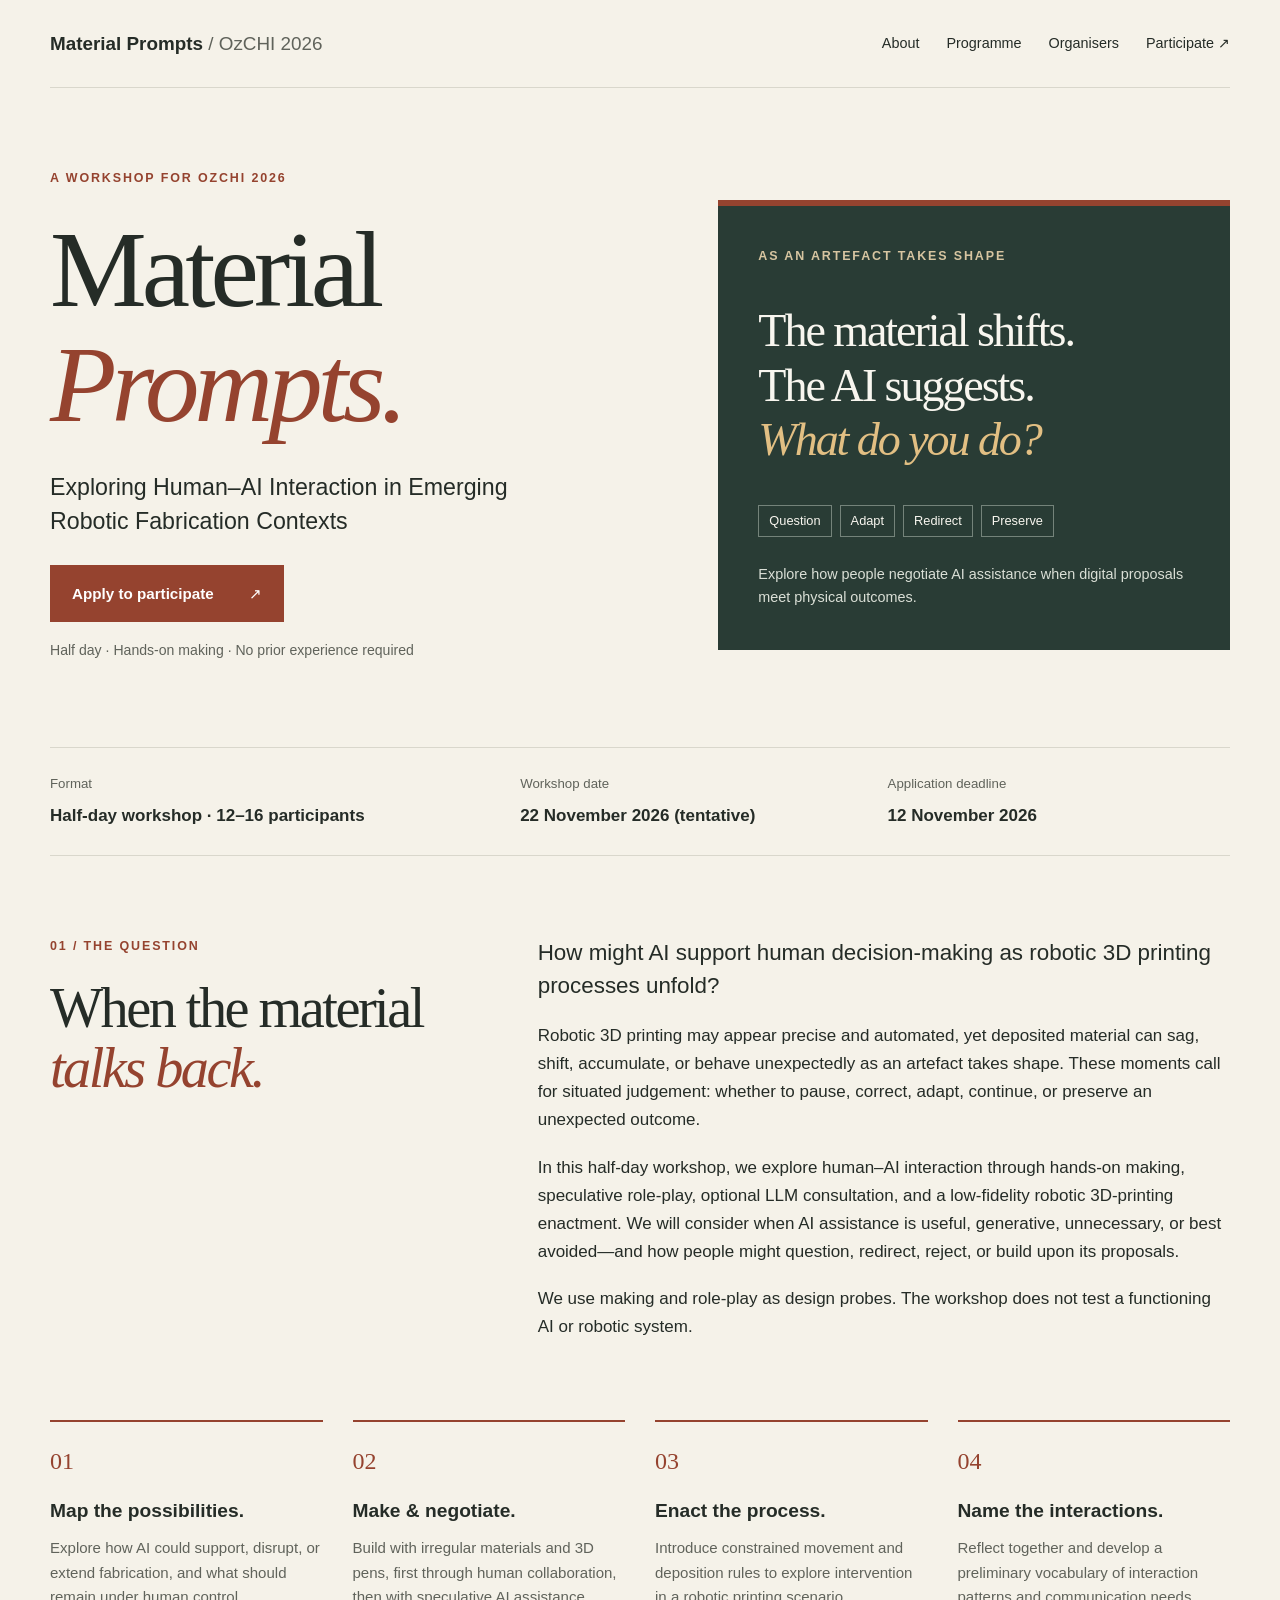
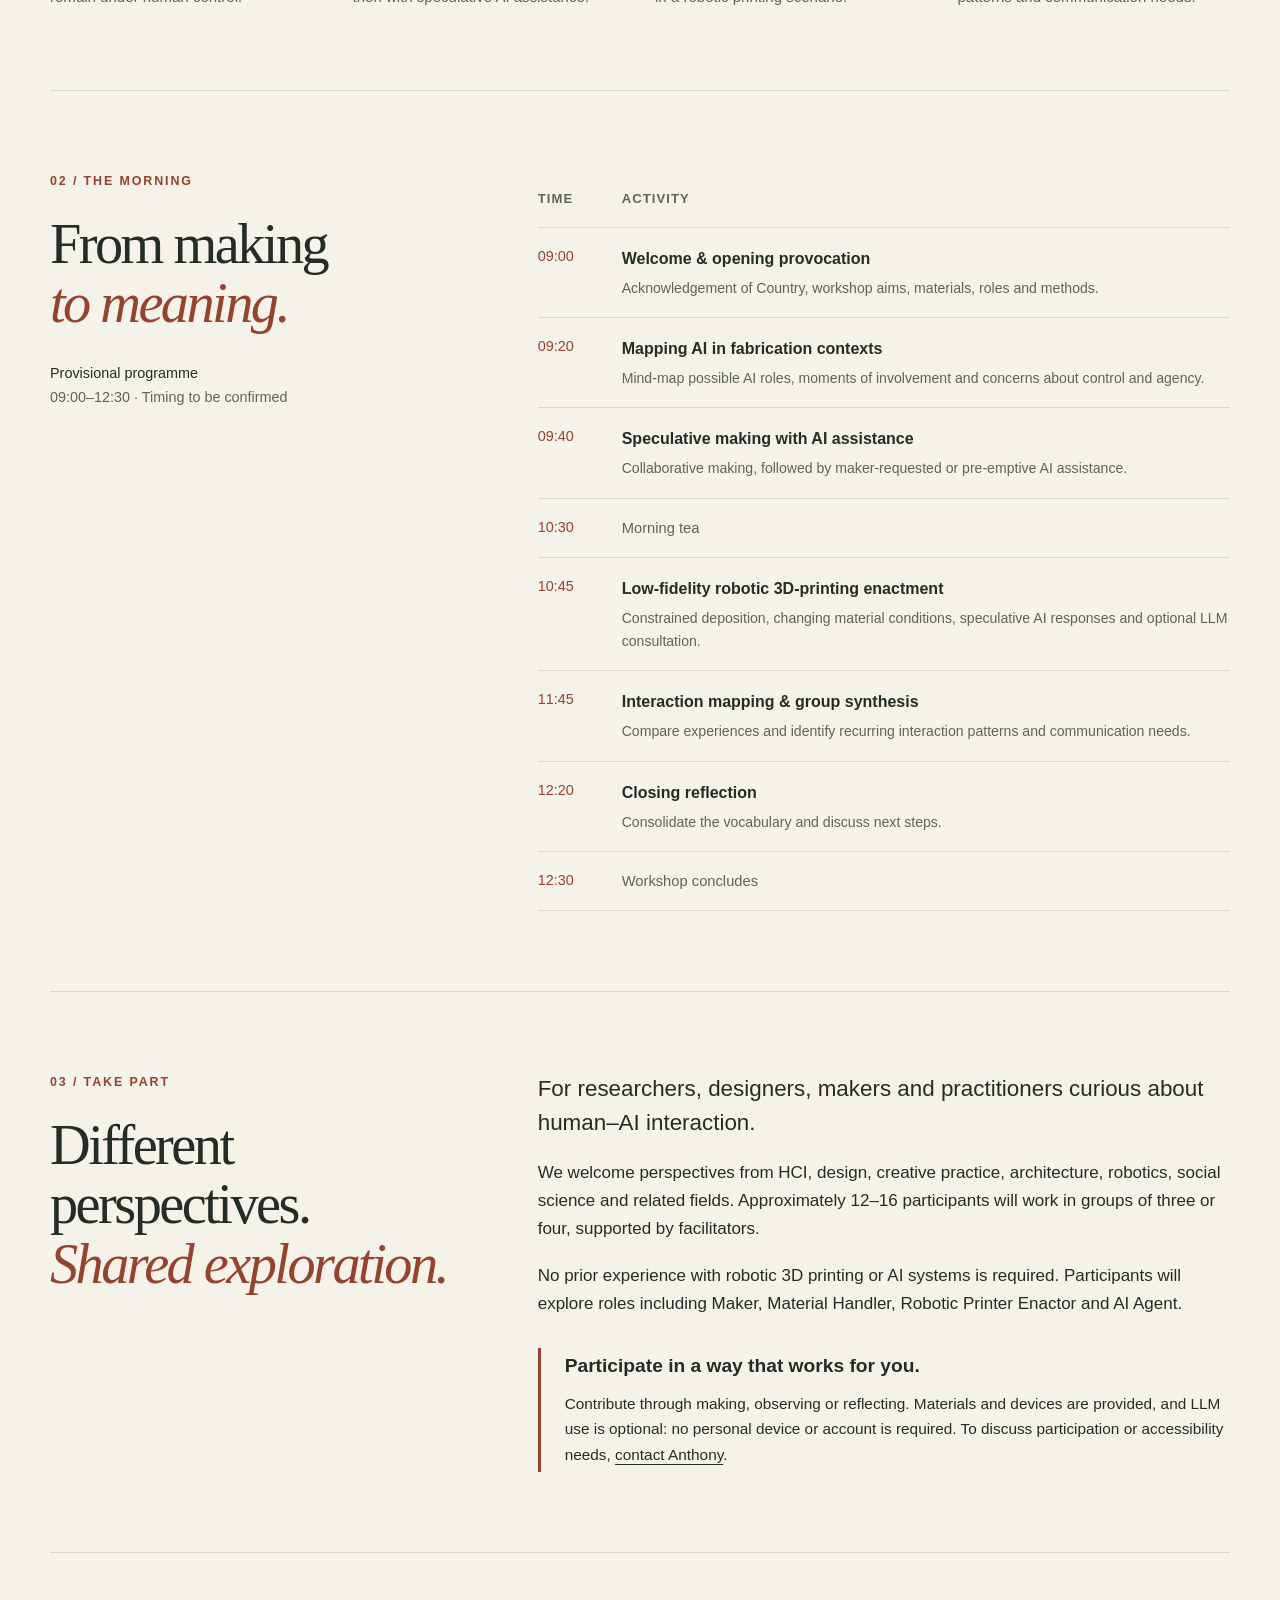
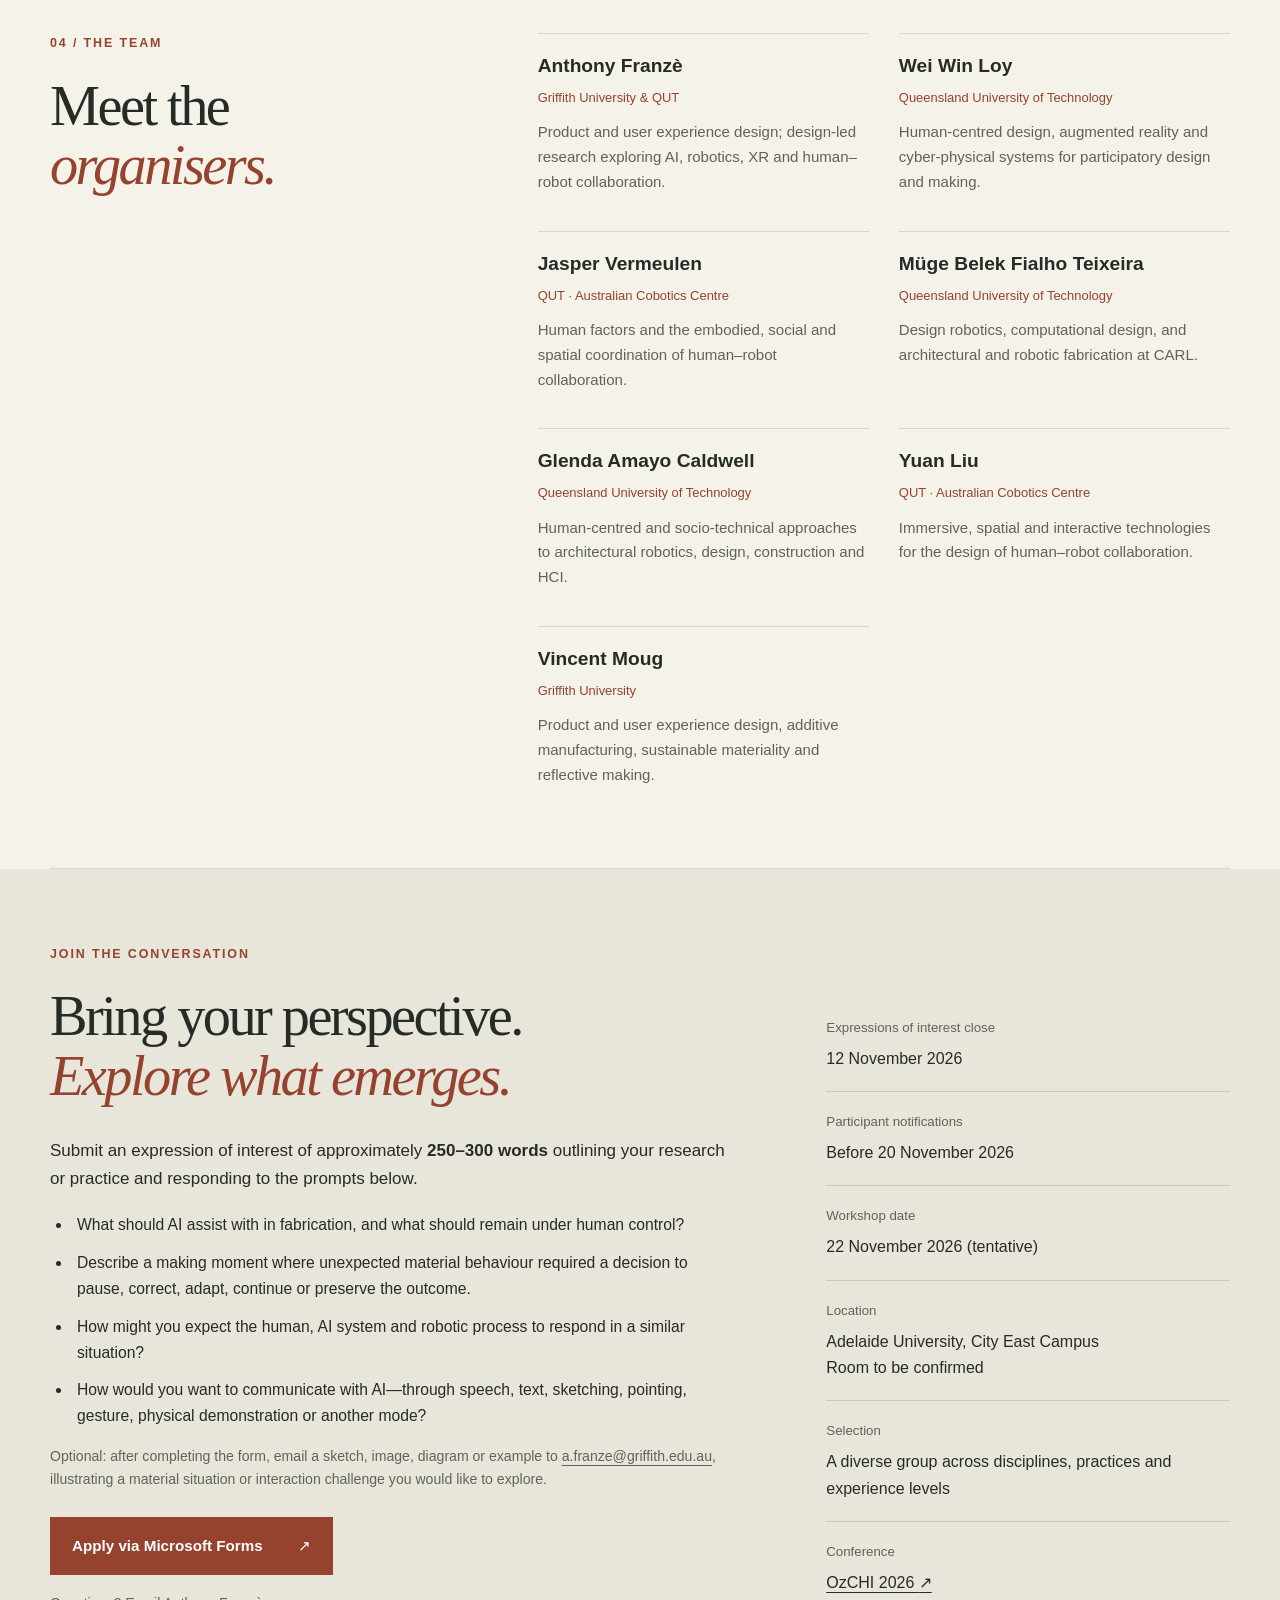
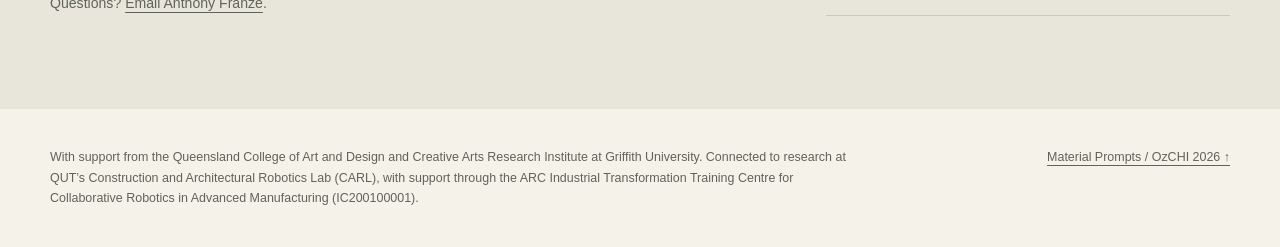
==== index.html @ 274cb62e "Add files via upload" ====
<!doctype html>
<html lang="en-AU">
<head>
  <meta charset="utf-8">
  <meta name="viewport" content="width=device-width, initial-scale=1">
  <title>Material Prompts | OzCHI 2026 Workshop</title>
  <meta name="description" content="Explore human–AI interaction in emerging robotic fabrication contexts through hands-on making and speculative role-play. A half-day workshop for OzCHI 2026.">
  <meta name="theme-color" content="#f5f2e9">
  <link rel="icon" href="favicon.svg" type="image/svg+xml">
  <link rel="stylesheet" href="style.css">
</head>
<body>
  <a class="skip" href="#main">Skip to content</a>
  <header class="site-header wrap">
    <a class="brand" href="#">Material Prompts <span>/ OzCHI 2026</span></a>
    <nav aria-label="Main navigation">
      <a href="#about">About</a><a href="#programme">Programme</a><a href="#organisers">Organisers</a><a href="#participate">Participate <span aria-hidden="true">↗</span></a>
    </nav>
  </header>
  <main id="main">
    <section class="hero wrap" aria-labelledby="title">
      <div>
        <p class="eyebrow">A workshop for OzCHI 2026</p>
        <h1 id="title">Material<br><em>Prompts.</em></h1>
        <p class="subtitle">Exploring Human–AI Interaction in Emerging Robotic Fabrication Contexts</p>
        <a class="button" href="https://forms.cloud.microsoft/r/SnEC7xNbmc">Apply to participate <span aria-hidden="true">↗</span></a>
        <p class="small">Half day · Hands-on making · No prior experience required</p>
      </div>
      <aside class="prompt-panel" aria-label="The workshop question">
        <p class="eyebrow">As an artefact takes shape</p>
        <p class="panel-question">The material shifts.<br>The AI suggests.<br><em>What do you do?</em></p>
        <div class="verbs" aria-label="Possible responses"><span>Question</span><span>Adapt</span><span>Redirect</span><span>Preserve</span></div>
        <p>Explore how people negotiate AI assistance when digital proposals meet physical outcomes.</p>
      </aside>
    </section>
    <dl class="facts wrap">
      <div><dt>Format</dt><dd>Half-day workshop · 12–16 participants</dd></div>
      <div><dt>Workshop date</dt><dd>22 November 2026 (tentative)</dd></div>
      <div><dt>Application deadline</dt><dd>12 November 2026</dd></div>
    </dl>
    <section id="about" class="section wrap">
      <div class="section-heading"><p class="eyebrow">01 / The question</p><h2>When the material<br><em>talks back.</em></h2></div>
      <div class="section-content">
        <p class="lead">How might AI support human decision-making as robotic 3D printing processes unfold?</p>
        <p>Robotic 3D printing may appear precise and automated, yet deposited material can sag, shift, accumulate, or behave unexpectedly as an artefact takes shape. These moments call for situated judgement: whether to pause, correct, adapt, continue, or preserve an unexpected outcome.</p>
        <p>In this half-day workshop, we explore human–AI interaction through hands-on making, speculative role-play, optional LLM consultation, and a low-fidelity robotic 3D-printing enactment. We will consider when AI assistance is useful, generative, unnecessary, or best avoided—and how people might question, redirect, reject, or build upon its proposals.</p>
        <p>We use making and role-play as design probes. The workshop does not test a functioning AI or robotic system.</p>
      </div>
      <div class="activities">
        <article><span class="number">01</span><h3>Map the possibilities.</h3><p>Explore how AI could support, disrupt, or extend fabrication, and what should remain under human control.</p></article>
        <article><span class="number">02</span><h3>Make &amp; negotiate.</h3><p>Build with irregular materials and 3D pens, first through human collaboration, then with speculative AI assistance.</p></article>
        <article><span class="number">03</span><h3>Enact the process.</h3><p>Introduce constrained movement and deposition rules to explore intervention in a robotic printing scenario.</p></article>
        <article><span class="number">04</span><h3>Name the interactions.</h3><p>Reflect together and develop a preliminary vocabulary of interaction patterns and communication needs.</p></article>
      </div>
    </section>
    <section id="programme" class="section wrap">
      <div class="section-heading"><p class="eyebrow">02 / The morning</p><h2>From making<br><em>to meaning.</em></h2><p>Provisional programme<br><span class="muted">09:00–12:30 · Timing to be confirmed</span></p></div>
      <div class="section-content">
        <table><caption class="sr-only">Provisional half-day workshop programme</caption><thead><tr><th scope="col">Time</th><th scope="col">Activity</th></tr></thead><tbody>
          <tr><th scope="row">09:00</th><td><strong>Welcome &amp; opening provocation</strong><span>Acknowledgement of Country, workshop aims, materials, roles and methods.</span></td></tr>
          <tr><th scope="row">09:20</th><td><strong>Mapping AI in fabrication contexts</strong><span>Mind-map possible AI roles, moments of involvement and concerns about control and agency.</span></td></tr>
          <tr><th scope="row">09:40</th><td><strong>Speculative making with AI assistance</strong><span>Collaborative making, followed by maker-requested or pre-emptive AI assistance.</span></td></tr>
          <tr class="break"><th scope="row">10:30</th><td>Morning tea</td></tr>
          <tr><th scope="row">10:45</th><td><strong>Low-fidelity robotic 3D-printing enactment</strong><span>Constrained deposition, changing material conditions, speculative AI responses and optional LLM consultation.</span></td></tr>
          <tr><th scope="row">11:45</th><td><strong>Interaction mapping &amp; group synthesis</strong><span>Compare experiences and identify recurring interaction patterns and communication needs.</span></td></tr>
          <tr><th scope="row">12:20</th><td><strong>Closing reflection</strong><span>Consolidate the vocabulary and discuss next steps.</span></td></tr>
          <tr class="break"><th scope="row">12:30</th><td>Workshop concludes</td></tr>
        </tbody></table>
      </div>
    </section>
    <section class="section wrap" id="who">
      <div class="section-heading"><p class="eyebrow">03 / Take part</p><h2>Different perspectives.<br><em>Shared exploration.</em></h2></div>
      <div class="section-content"><p class="lead">For researchers, designers, makers and practitioners curious about human–AI interaction.</p><p>We welcome perspectives from HCI, design, creative practice, architecture, robotics, social science and related fields. Approximately 12–16 participants will work in groups of three or four, supported by facilitators.</p><p>No prior experience with robotic 3D printing or AI systems is required. Participants will explore roles including Maker, Material Handler, Robotic Printer Enactor and AI Agent.</p><div class="note"><h3>Participate in a way that works for you.</h3><p>Contribute through making, observing or reflecting. Materials and devices are provided, and LLM use is optional: no personal device or account is required. To discuss participation or accessibility needs, <a href="mailto:a.franze@griffith.edu.au">contact Anthony</a>.</p></div></div>
    </section>
    <section id="organisers" class="section wrap">
      <div class="section-heading"><p class="eyebrow">04 / The team</p><h2>Meet the<br><em>organisers.</em></h2></div>
      <div class="people">
        <article><h3>Anthony Franzè</h3><p class="affiliation">Griffith University &amp; QUT</p><p>Product and user experience design; design-led research exploring AI, robotics, XR and human–robot collaboration.</p></article>
        <article><h3>Wei Win Loy</h3><p class="affiliation">Queensland University of Technology</p><p>Human-centred design, augmented reality and cyber-physical systems for participatory design and making.</p></article>
        <article><h3>Jasper Vermeulen</h3><p class="affiliation">QUT · Australian Cobotics Centre</p><p>Human factors and the embodied, social and spatial coordination of human–robot collaboration.</p></article>
        <article><h3>Müge Belek Fialho Teixeira</h3><p class="affiliation">Queensland University of Technology</p><p>Design robotics, computational design, and architectural and robotic fabrication at CARL.</p></article>
        <article><h3>Glenda Amayo Caldwell</h3><p class="affiliation">Queensland University of Technology</p><p>Human-centred and socio-technical approaches to architectural robotics, design, construction and HCI.</p></article>
        <article><h3>Yuan Liu</h3><p class="affiliation">QUT · Australian Cobotics Centre</p><p>Immersive, spatial and interactive technologies for the design of human–robot collaboration.</p></article>
        <article><h3>Vincent Moug</h3><p class="affiliation">Griffith University</p><p>Product and user experience design, additive manufacturing, sustainable materiality and reflective making.</p></article>
      </div>
    </section>
    <section id="participate" class="participate">
      <div class="wrap join-grid"><div><p class="eyebrow">Join the conversation</p><h2>Bring your perspective.<br><em>Explore what emerges.</em></h2><p>Submit an expression of interest of approximately <strong>250–300 words</strong> outlining your research or practice and responding to the prompts below.</p>
        <ul class="prompts"><li>What should AI assist with in fabrication, and what should remain under human control?</li><li>Describe a making moment where unexpected material behaviour required a decision to pause, correct, adapt, continue or preserve the outcome.</li><li>How might you expect the human, AI system and robotic process to respond in a similar situation?</li><li>How would you want to communicate with AI—through speech, text, sketching, pointing, gesture, physical demonstration or another mode?</li></ul>
        <p class="small">Optional: after completing the form, email a sketch, image, diagram or example to <a href="mailto:a.franze@griffith.edu.au">a.franze@griffith.edu.au</a>, illustrating a material situation or interaction challenge you would like to explore.</p>
        <a class="button" href="https://forms.cloud.microsoft/r/SnEC7xNbmc">Apply via Microsoft Forms <span aria-hidden="true">↗</span></a><p class="small">Questions? <a href="mailto:a.franze@griffith.edu.au">Email Anthony Franzè</a>.</p>
      </div><dl class="join-details"><div><dt>Expressions of interest close</dt><dd>12 November 2026</dd></div><div><dt>Participant notifications</dt><dd>Before 20 November 2026</dd></div><div><dt>Workshop date</dt><dd>22 November 2026 (tentative)</dd></div><div><dt>Location</dt><dd>Adelaide University, City East Campus<br>Room to be confirmed</dd></div><div><dt>Selection</dt><dd>A diverse group across disciplines, practices and experience levels</dd></div><div><dt>Conference</dt><dd><a href="https://www.ozchi.org/2026/">OzCHI 2026 <span aria-hidden="true">↗</span></a></dd></div></dl></div>
    </section>
  </main>
  <footer class="wrap"><p>With support from the Queensland College of Art and Design and Creative Arts Research Institute at Griffith University. Connected to research at QUT’s Construction and Architectural Robotics Lab (CARL), with support through the ARC Industrial Transformation Training Centre for Collaborative Robotics in Advanced Manufacturing (IC200100001).</p><a href="#">Material Prompts / OzCHI 2026 ↑</a></footer>
</body>
</html>
---- style.css ----
:root{--paper:#f5f2e9;--ink:#252c27;--muted:#60635b;--accent:#95432f;--line:#d9d7cc;--dark:#293c35;--light:#f8f6ef;font-family:Arial,Helvetica,sans-serif;color:var(--ink);background:var(--paper);font-synthesis:none}
*{box-sizing:border-box}html{scroll-behavior:smooth;scroll-padding-top:24px}body{margin:0;font-size:17px;line-height:1.65}a{color:inherit;text-underline-offset:4px}a:hover{color:var(--accent)}a:focus-visible{outline:3px solid var(--accent);outline-offset:5px}p{margin:0 0 1.2rem}h1,h2,h3{margin:0;font-weight:400}h1,h2,.panel-question{font-family:Georgia,'Times New Roman',serif;letter-spacing:-.045em;line-height:1.06}h1{font-size:clamp(4.5rem,8.5vw,8rem);margin:1.4rem 0 1.7rem}h2{font-size:clamp(2.7rem,4.4vw,4.1rem)}h3{font-size:1.2rem;font-weight:600;line-height:1.35}em{color:var(--accent);font-weight:400}.wrap{width:min(1180px,calc(100% - 80px));margin-inline:auto}.site-header{display:flex;justify-content:space-between;align-items:center;gap:24px;padding-block:28px;border-bottom:1px solid var(--line)}.brand{font-weight:700;text-decoration:none;font-size:1.18rem;white-space:nowrap}.brand span{font-weight:400;color:var(--muted)}nav{display:flex;gap:27px;flex-wrap:wrap}nav a{font-size:.9rem;text-decoration:none}.hero{display:grid;grid-template-columns:1.15fr 1fr;align-items:center;gap:80px;padding-block:80px 65px}.eyebrow{font-size:.78rem;font-weight:700;text-transform:uppercase;letter-spacing:.15em;color:var(--accent);margin-bottom:23px}.subtitle{font-size:1.45rem;line-height:1.5;max-width:540px}.button{display:inline-flex;align-items:center;justify-content:space-between;gap:35px;background:var(--accent);color:white;text-decoration:none;font-size:.95rem;font-weight:700;padding:16px 22px;margin:7px 0 17px}.button:hover{background:#783221;color:#fff}.small{font-size:.88rem;color:var(--muted)}.prompt-panel{background:var(--dark);color:var(--light);padding:40px;position:relative;border-top:6px solid var(--accent)}.prompt-panel .eyebrow{color:#d7c5a1}.panel-question{font-size:clamp(2rem,3.6vw,3.35rem);line-height:1.18;margin:38px 0}.panel-question em{color:#e2bf83}.prompt-panel>p:last-child{font-size:.9rem;color:#dadfd6;margin:26px 0 0}.verbs{display:flex;gap:8px;flex-wrap:wrap}.verbs span{font-size:.8rem;border:1px solid #74837a;padding:4px 10px}.facts{display:grid;grid-template-columns:1.3fr 1fr 1fr;gap:25px;border-block:1px solid var(--line);padding:25px 0;margin-block:0}.facts dt,.join-details dt{color:var(--muted);font-size:.83rem;margin-bottom:7px}dd{margin:0;font-weight:600}.section{display:grid;grid-template-columns:1fr 1.6fr;gap:55px;padding-block:80px;border-bottom:1px solid var(--line)}.section-heading>p:not(.eyebrow){margin-top:28px;font-size:.9rem}.section-content{max-width:710px}.lead{font-size:1.4rem;line-height:1.5}.muted{color:var(--muted)}.activities{grid-column:1/-1;display:grid;grid-template-columns:repeat(4,1fr);gap:30px;margin-top:5px}.activities article{border-top:2px solid var(--accent);padding-top:20px}.number{font-family:Georgia,serif;color:var(--accent);font-size:1.5rem;display:block;margin-bottom:16px}.activities h3{margin-bottom:12px}.activities p,.people p{font-size:.94rem;color:var(--muted);margin:12px 0 0}table{border-collapse:collapse;width:100%;text-align:left}thead{font-size:.82rem;text-transform:uppercase;letter-spacing:.08em;color:var(--muted)}th,td{border-bottom:1px solid var(--line);padding:17px 0;vertical-align:top}th:first-child{width:84px;padding-right:16px}tbody th{font-size:.9rem;font-weight:400;color:var(--accent)}td strong{font-size:1rem;font-weight:600}td span{display:block;color:var(--muted);font-size:.88rem;margin-top:4px}.break td{font-size:.92rem;color:var(--muted)}.note{border-left:3px solid var(--accent);padding:5px 0 5px 24px;margin-top:30px}.note p{font-size:.96rem;margin:12px 0 0}.people{display:grid;grid-template-columns:1fr 1fr;gap:36px 30px}.people article{border-top:1px solid var(--line);padding-top:19px}.people .affiliation{color:var(--accent);font-size:.81rem;margin-top:8px}.participate{background:#e8e6da;padding-block:75px}.join-grid{display:grid;grid-template-columns:1.7fr 1fr;gap:90px}.participate h2{margin-bottom:30px}.prompts{padding-left:22px;font-size:.98rem}.prompts li{padding-left:5px;margin-bottom:12px}.join-details{margin:54px 0 0}.join-details div{border-bottom:1px solid #c9cabc;padding:19px 0}.join-details dd{font-size:1rem;font-weight:400}footer{padding-block:38px;display:flex;align-items:start;justify-content:space-between;gap:50px;font-size:.78rem;color:var(--muted)}footer p{max-width:800px;margin:0}footer>a{min-width:155px}.skip{position:absolute;left:15px;top:-100px;z-index:10;padding:10px;background:white}.skip:focus{top:10px}.sr-only{position:absolute;width:1px;height:1px;padding:0;margin:-1px;overflow:hidden;clip:rect(0,0,0,0);white-space:nowrap;border:0}
@media(max-width:1000px){.site-header{align-items:flex-start;flex-direction:column;gap:15px}.hero{gap:35px;padding-top:55px}.prompt-panel{padding:28px}.section{gap:35px;grid-template-columns:1fr 1.5fr}.activities{grid-template-columns:repeat(2,1fr)}.join-grid{gap:45px}}
@media(max-width:680px){body{font-size:16px}.wrap{width:calc(100% - 40px)}.brand{font-size:1.05rem}nav{gap:20px}nav a{font-size:.85rem}.hero,.section,.join-grid{grid-template-columns:1fr}.hero{padding-block:45px 35px;gap:30px}h1{font-size:4.7rem}.subtitle{font-size:1.2rem}.panel-question{font-size:2.5rem;margin-block:24px}.prompt-panel{padding:27px}.facts{grid-template-columns:1fr;gap:18px}.facts div{display:grid;grid-template-columns:1fr 1.3fr;gap:18px}.facts dd{font-size:.9rem}.section{padding-block:50px;gap:30px}.activities,.people{grid-template-columns:1fr;gap:25px}.activities{margin-top:0}.activities article{padding-top:14px}.number{margin-bottom:8px}.participate{padding-block:50px}.join-grid{gap:15px}.join-details{margin-top:0}footer{flex-direction:column;gap:20px}th:first-child{width:64px}.button{max-width:100%;gap:22px}}
@media(prefers-reduced-motion:reduce){html{scroll-behavior:auto}}
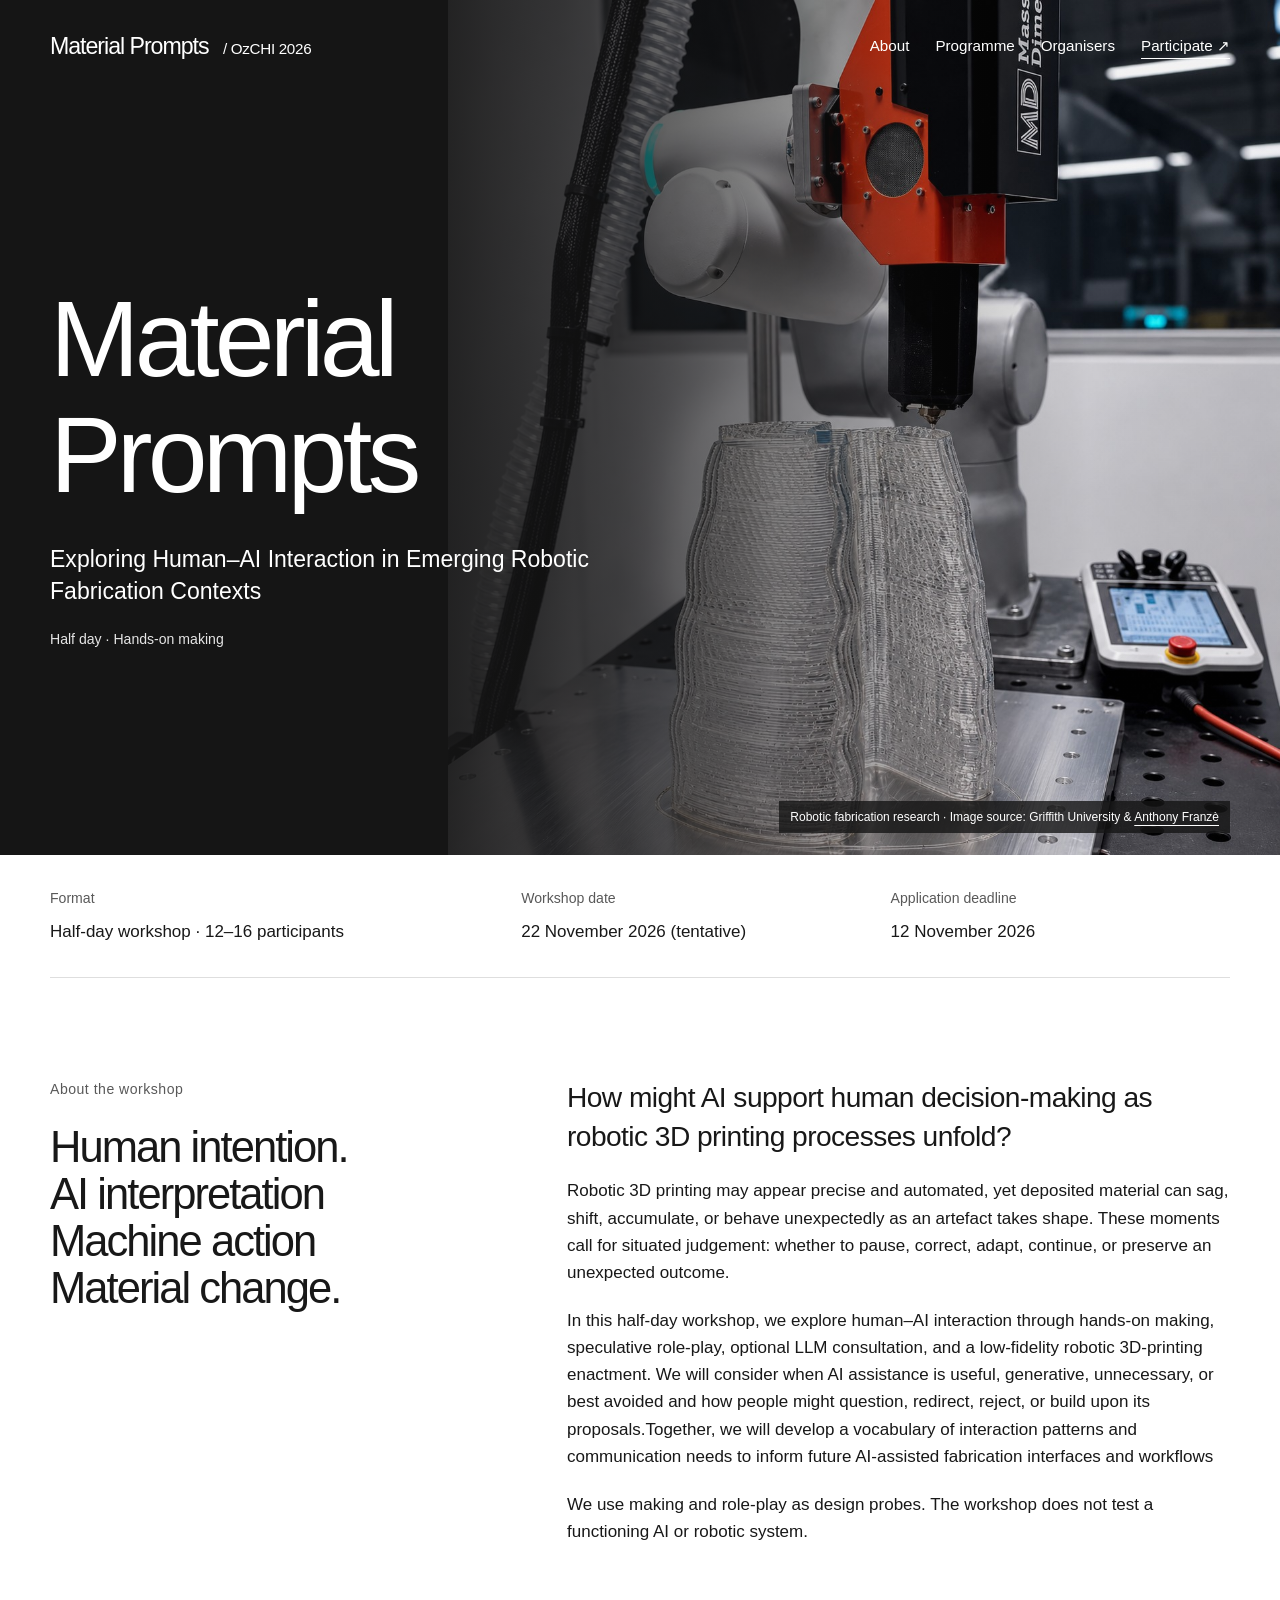
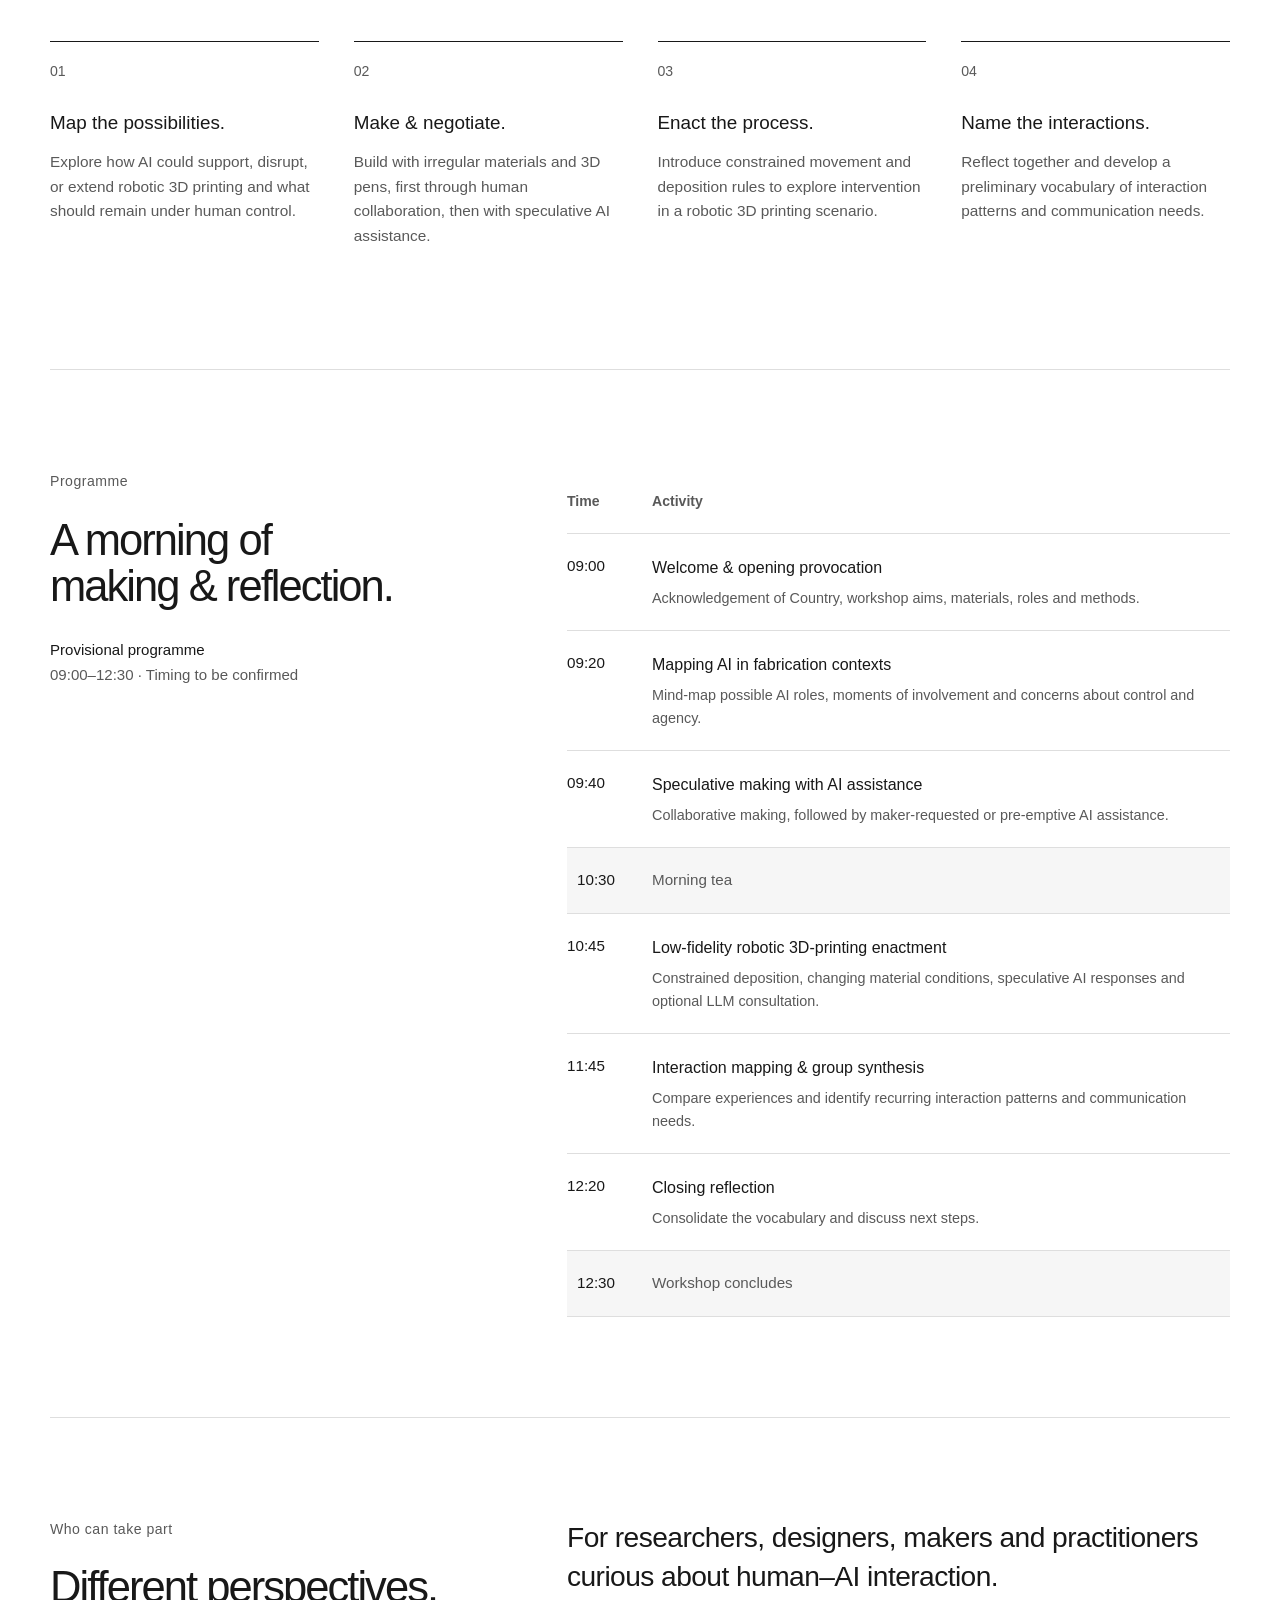
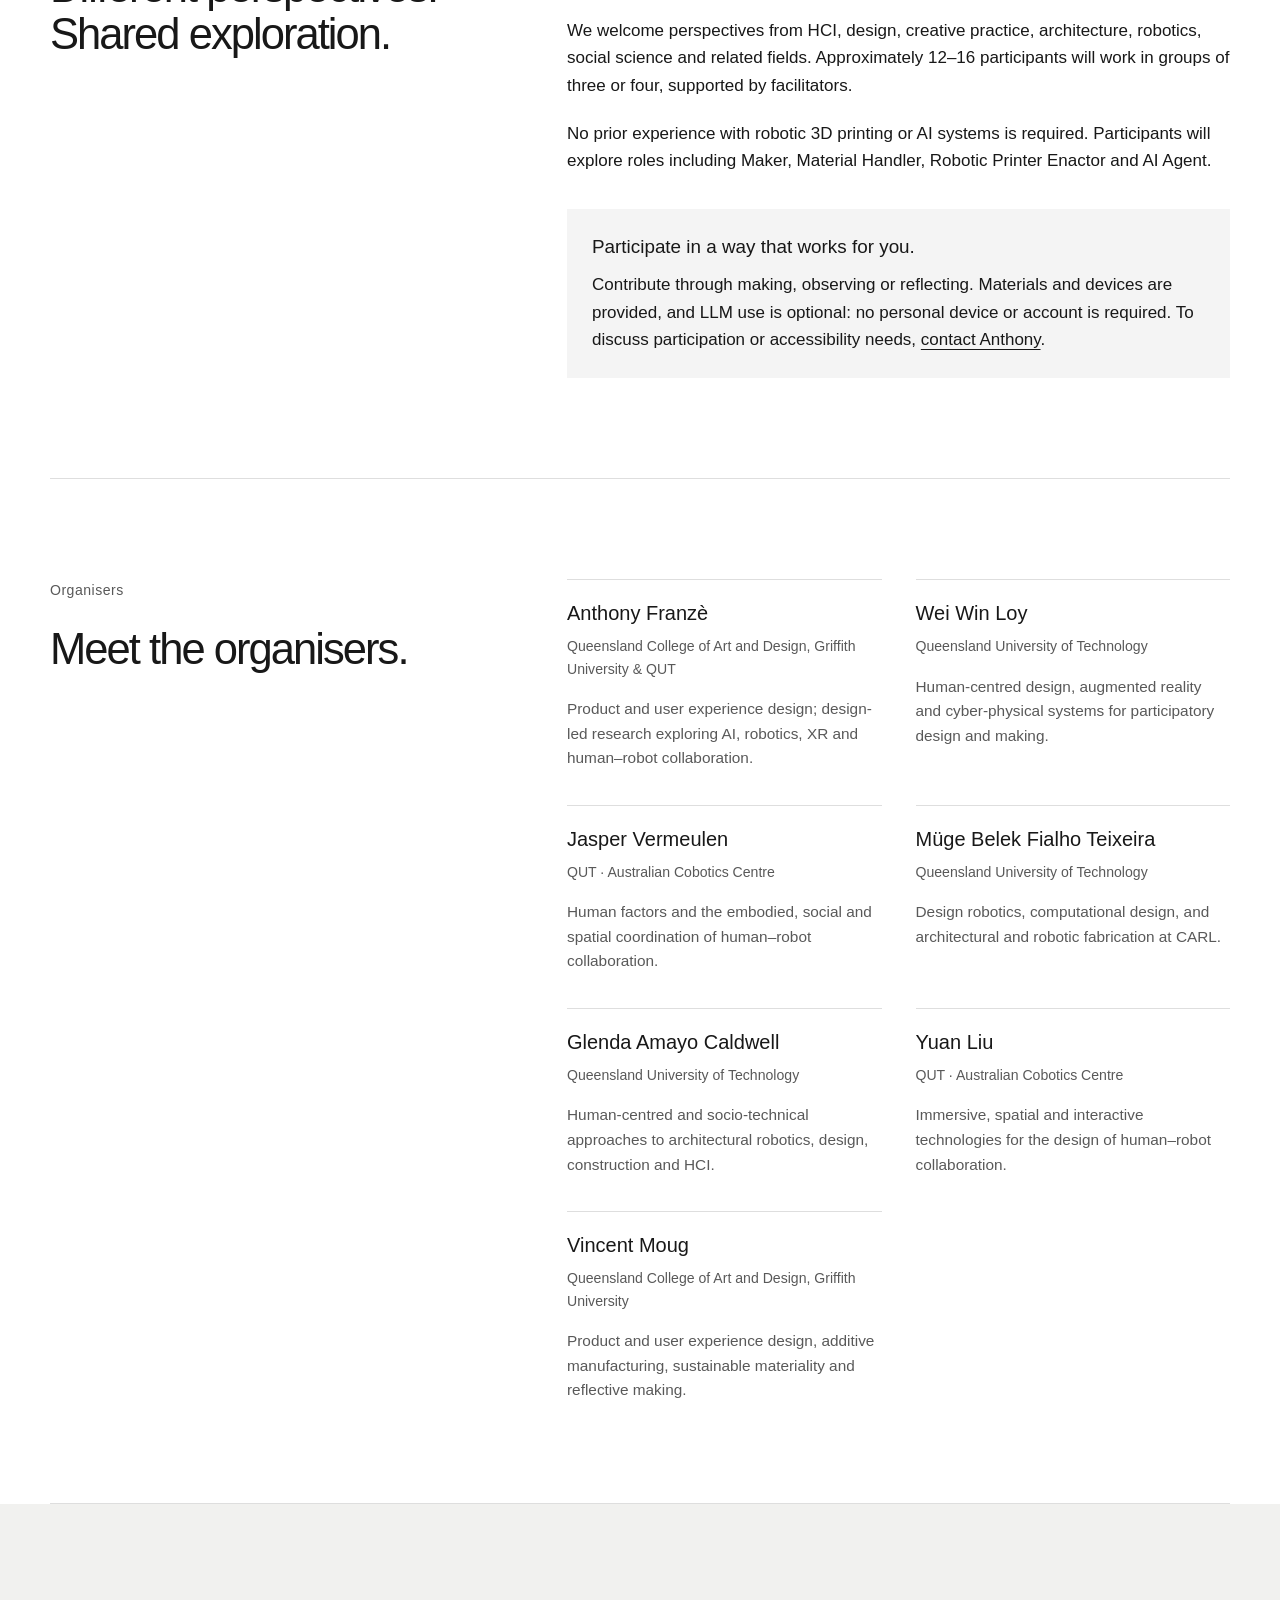
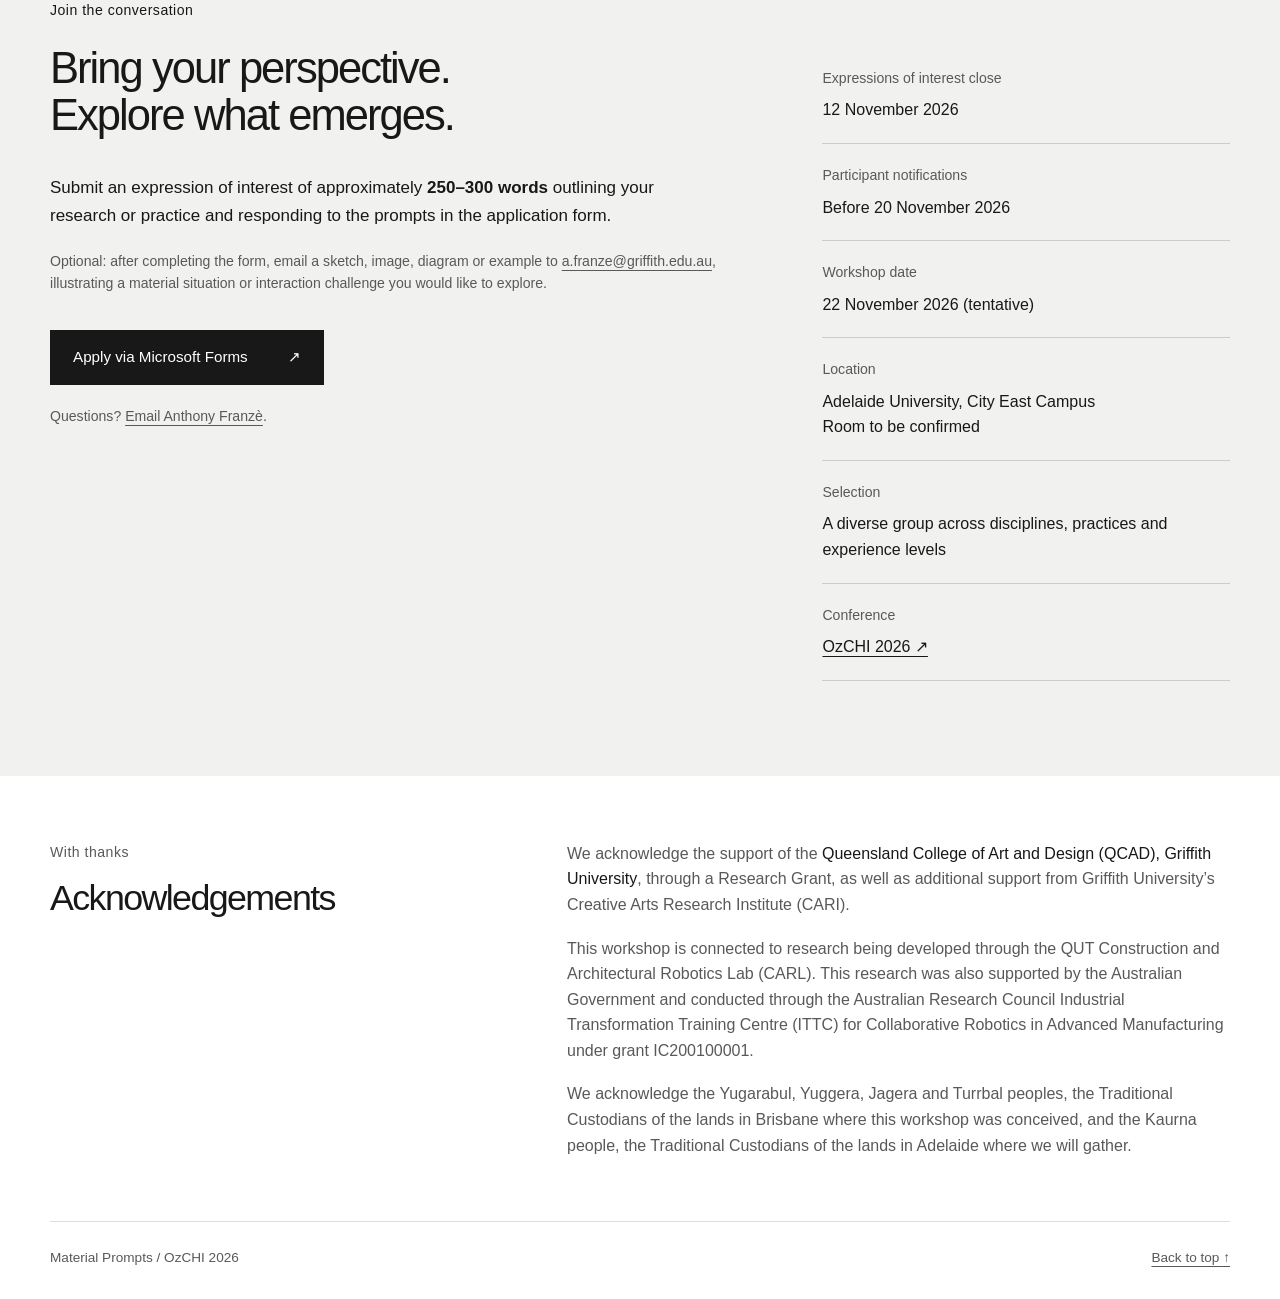
==== commit bd1183c1: "Add files via upload" ====
--- a/index.html
+++ b/index.html
@@ -1,97 +1,107 @@
-<!doctype html>
-<html lang="en-AU">
-<head>
-  <meta charset="utf-8">
-  <meta name="viewport" content="width=device-width, initial-scale=1">
-  <title>Material Prompts | OzCHI 2026 Workshop</title>
-  <meta name="description" content="Explore human–AI interaction in emerging robotic fabrication contexts through hands-on making and speculative role-play. A half-day workshop for OzCHI 2026.">
-  <meta name="theme-color" content="#f5f2e9">
-  <link rel="icon" href="favicon.svg" type="image/svg+xml">
-  <link rel="stylesheet" href="style.css">
-</head>
-<body>
-  <a class="skip" href="#main">Skip to content</a>
-  <header class="site-header wrap">
-    <a class="brand" href="#">Material Prompts <span>/ OzCHI 2026</span></a>
-    <nav aria-label="Main navigation">
-      <a href="#about">About</a><a href="#programme">Programme</a><a href="#organisers">Organisers</a><a href="#participate">Participate <span aria-hidden="true">↗</span></a>
-    </nav>
-  </header>
-  <main id="main">
-    <section class="hero wrap" aria-labelledby="title">
-      <div>
-        <p class="eyebrow">A workshop for OzCHI 2026</p>
-        <h1 id="title">Material<br><em>Prompts.</em></h1>
-        <p class="subtitle">Exploring Human–AI Interaction in Emerging Robotic Fabrication Contexts</p>
-        <a class="button" href="https://forms.cloud.microsoft/r/SnEC7xNbmc">Apply to participate <span aria-hidden="true">↗</span></a>
-        <p class="small">Half day · Hands-on making · No prior experience required</p>
-      </div>
-      <aside class="prompt-panel" aria-label="The workshop question">
-        <p class="eyebrow">As an artefact takes shape</p>
-        <p class="panel-question">The material shifts.<br>The AI suggests.<br><em>What do you do?</em></p>
-        <div class="verbs" aria-label="Possible responses"><span>Question</span><span>Adapt</span><span>Redirect</span><span>Preserve</span></div>
-        <p>Explore how people negotiate AI assistance when digital proposals meet physical outcomes.</p>
-      </aside>
-    </section>
-    <dl class="facts wrap">
-      <div><dt>Format</dt><dd>Half-day workshop · 12–16 participants</dd></div>
-      <div><dt>Workshop date</dt><dd>22 November 2026 (tentative)</dd></div>
-      <div><dt>Application deadline</dt><dd>12 November 2026</dd></div>
-    </dl>
-    <section id="about" class="section wrap">
-      <div class="section-heading"><p class="eyebrow">01 / The question</p><h2>When the material<br><em>talks back.</em></h2></div>
-      <div class="section-content">
-        <p class="lead">How might AI support human decision-making as robotic 3D printing processes unfold?</p>
-        <p>Robotic 3D printing may appear precise and automated, yet deposited material can sag, shift, accumulate, or behave unexpectedly as an artefact takes shape. These moments call for situated judgement: whether to pause, correct, adapt, continue, or preserve an unexpected outcome.</p>
-        <p>In this half-day workshop, we explore human–AI interaction through hands-on making, speculative role-play, optional LLM consultation, and a low-fidelity robotic 3D-printing enactment. We will consider when AI assistance is useful, generative, unnecessary, or best avoided—and how people might question, redirect, reject, or build upon its proposals.</p>
-        <p>We use making and role-play as design probes. The workshop does not test a functioning AI or robotic system.</p>
-      </div>
-      <div class="activities">
-        <article><span class="number">01</span><h3>Map the possibilities.</h3><p>Explore how AI could support, disrupt, or extend fabrication, and what should remain under human control.</p></article>
-        <article><span class="number">02</span><h3>Make &amp; negotiate.</h3><p>Build with irregular materials and 3D pens, first through human collaboration, then with speculative AI assistance.</p></article>
-        <article><span class="number">03</span><h3>Enact the process.</h3><p>Introduce constrained movement and deposition rules to explore intervention in a robotic printing scenario.</p></article>
-        <article><span class="number">04</span><h3>Name the interactions.</h3><p>Reflect together and develop a preliminary vocabulary of interaction patterns and communication needs.</p></article>
-      </div>
-    </section>
-    <section id="programme" class="section wrap">
-      <div class="section-heading"><p class="eyebrow">02 / The morning</p><h2>From making<br><em>to meaning.</em></h2><p>Provisional programme<br><span class="muted">09:00–12:30 · Timing to be confirmed</span></p></div>
-      <div class="section-content">
-        <table><caption class="sr-only">Provisional half-day workshop programme</caption><thead><tr><th scope="col">Time</th><th scope="col">Activity</th></tr></thead><tbody>
-          <tr><th scope="row">09:00</th><td><strong>Welcome &amp; opening provocation</strong><span>Acknowledgement of Country, workshop aims, materials, roles and methods.</span></td></tr>
-          <tr><th scope="row">09:20</th><td><strong>Mapping AI in fabrication contexts</strong><span>Mind-map possible AI roles, moments of involvement and concerns about control and agency.</span></td></tr>
-          <tr><th scope="row">09:40</th><td><strong>Speculative making with AI assistance</strong><span>Collaborative making, followed by maker-requested or pre-emptive AI assistance.</span></td></tr>
-          <tr class="break"><th scope="row">10:30</th><td>Morning tea</td></tr>
-          <tr><th scope="row">10:45</th><td><strong>Low-fidelity robotic 3D-printing enactment</strong><span>Constrained deposition, changing material conditions, speculative AI responses and optional LLM consultation.</span></td></tr>
-          <tr><th scope="row">11:45</th><td><strong>Interaction mapping &amp; group synthesis</strong><span>Compare experiences and identify recurring interaction patterns and communication needs.</span></td></tr>
-          <tr><th scope="row">12:20</th><td><strong>Closing reflection</strong><span>Consolidate the vocabulary and discuss next steps.</span></td></tr>
-          <tr class="break"><th scope="row">12:30</th><td>Workshop concludes</td></tr>
-        </tbody></table>
-      </div>
-    </section>
-    <section class="section wrap" id="who">
-      <div class="section-heading"><p class="eyebrow">03 / Take part</p><h2>Different perspectives.<br><em>Shared exploration.</em></h2></div>
-      <div class="section-content"><p class="lead">For researchers, designers, makers and practitioners curious about human–AI interaction.</p><p>We welcome perspectives from HCI, design, creative practice, architecture, robotics, social science and related fields. Approximately 12–16 participants will work in groups of three or four, supported by facilitators.</p><p>No prior experience with robotic 3D printing or AI systems is required. Participants will explore roles including Maker, Material Handler, Robotic Printer Enactor and AI Agent.</p><div class="note"><h3>Participate in a way that works for you.</h3><p>Contribute through making, observing or reflecting. Materials and devices are provided, and LLM use is optional: no personal device or account is required. To discuss participation or accessibility needs, <a href="mailto:a.franze@griffith.edu.au">contact Anthony</a>.</p></div></div>
-    </section>
-    <section id="organisers" class="section wrap">
-      <div class="section-heading"><p class="eyebrow">04 / The team</p><h2>Meet the<br><em>organisers.</em></h2></div>
-      <div class="people">
-        <article><h3>Anthony Franzè</h3><p class="affiliation">Griffith University &amp; QUT</p><p>Product and user experience design; design-led research exploring AI, robotics, XR and human–robot collaboration.</p></article>
-        <article><h3>Wei Win Loy</h3><p class="affiliation">Queensland University of Technology</p><p>Human-centred design, augmented reality and cyber-physical systems for participatory design and making.</p></article>
-        <article><h3>Jasper Vermeulen</h3><p class="affiliation">QUT · Australian Cobotics Centre</p><p>Human factors and the embodied, social and spatial coordination of human–robot collaboration.</p></article>
-        <article><h3>Müge Belek Fialho Teixeira</h3><p class="affiliation">Queensland University of Technology</p><p>Design robotics, computational design, and architectural and robotic fabrication at CARL.</p></article>
-        <article><h3>Glenda Amayo Caldwell</h3><p class="affiliation">Queensland University of Technology</p><p>Human-centred and socio-technical approaches to architectural robotics, design, construction and HCI.</p></article>
-        <article><h3>Yuan Liu</h3><p class="affiliation">QUT · Australian Cobotics Centre</p><p>Immersive, spatial and interactive technologies for the design of human–robot collaboration.</p></article>
-        <article><h3>Vincent Moug</h3><p class="affiliation">Griffith University</p><p>Product and user experience design, additive manufacturing, sustainable materiality and reflective making.</p></article>
-      </div>
-    </section>
-    <section id="participate" class="participate">
-      <div class="wrap join-grid"><div><p class="eyebrow">Join the conversation</p><h2>Bring your perspective.<br><em>Explore what emerges.</em></h2><p>Submit an expression of interest of approximately <strong>250–300 words</strong> outlining your research or practice and responding to the prompts below.</p>
-        <ul class="prompts"><li>What should AI assist with in fabrication, and what should remain under human control?</li><li>Describe a making moment where unexpected material behaviour required a decision to pause, correct, adapt, continue or preserve the outcome.</li><li>How might you expect the human, AI system and robotic process to respond in a similar situation?</li><li>How would you want to communicate with AI—through speech, text, sketching, pointing, gesture, physical demonstration or another mode?</li></ul>
-        <p class="small">Optional: after completing the form, email a sketch, image, diagram or example to <a href="mailto:a.franze@griffith.edu.au">a.franze@griffith.edu.au</a>, illustrating a material situation or interaction challenge you would like to explore.</p>
-        <a class="button" href="https://forms.cloud.microsoft/r/SnEC7xNbmc">Apply via Microsoft Forms <span aria-hidden="true">↗</span></a><p class="small">Questions? <a href="mailto:a.franze@griffith.edu.au">Email Anthony Franzè</a>.</p>
-      </div><dl class="join-details"><div><dt>Expressions of interest close</dt><dd>12 November 2026</dd></div><div><dt>Participant notifications</dt><dd>Before 20 November 2026</dd></div><div><dt>Workshop date</dt><dd>22 November 2026 (tentative)</dd></div><div><dt>Location</dt><dd>Adelaide University, City East Campus<br>Room to be confirmed</dd></div><div><dt>Selection</dt><dd>A diverse group across disciplines, practices and experience levels</dd></div><div><dt>Conference</dt><dd><a href="https://www.ozchi.org/2026/">OzCHI 2026 <span aria-hidden="true">↗</span></a></dd></div></dl></div>
-    </section>
-  </main>
-  <footer class="wrap"><p>With support from the Queensland College of Art and Design and Creative Arts Research Institute at Griffith University. Connected to research at QUT’s Construction and Architectural Robotics Lab (CARL), with support through the ARC Industrial Transformation Training Centre for Collaborative Robotics in Advanced Manufacturing (IC200100001).</p><a href="#">Material Prompts / OzCHI 2026 ↑</a></footer>
-</body>
-</html>
+<!doctype html>
+<html lang="en-AU"><head>
+  <meta charset="utf-8">
+  <meta name="viewport" content="width=device-width, initial-scale=1">
+  <title>Material Prompts | OzCHI 2026 Workshop</title>
+  <meta name="description" content="Explore human–AI interaction in emerging robotic fabrication contexts through hands-on making and speculative role-play. A half-day workshop for OzCHI 2026.">
+  <meta name="theme-color" content="#151515">
+  <link rel="icon" href="favicon.svg" type="image/svg+xml">
+  <link rel="stylesheet" href="style.css">
+</head>
+<body>
+  <a class="skip" href="#main">Skip to content</a>
+  <header class="site-header wrap">
+    <a class="brand" href="#">Material Prompts <span>/ OzCHI 2026</span></a>
+    <nav aria-label="Main navigation">
+      <a href="#about">About</a><a href="#programme">Programme</a><a href="#organisers">Organisers</a><a href="#participate">Participate <span aria-hidden="true">↗</span></a>
+    </nav>
+  </header>
+  <main id="main">
+    <section class="hero" aria-labelledby="title">
+      <img class="hero-image" src="assets/robotic-fabrication.jpg" alt="Robotic arm depositing material to build a layered freeform object" width="1237" height="1272" fetchpriority="high">
+      <div>
+        <p class="eyebrow"><br></p>
+        <h1 id="title">Material<br>Prompts</h1>
+        <p class="subtitle">Exploring Human–AI Interaction in Emerging Robotic Fabrication Contexts</p>
+        
+        <p class="small">Half day · Hands-on making </p>
+      </div>
+      <p class="image-credit">Robotic fabrication research · Image source: Griffith University &amp; <a href="https://www.anthonyfranze.com/">Anthony Franzè</a></p>
+    </section>
+    <aside class="institution wrap" aria-label="Workshop support" hidden=""><p class="eyebrow"><br></p><p><br></p></aside>
+    <dl class="facts wrap">
+      <div><dt>Format</dt><dd>Half-day workshop · 12–16 participants</dd></div>
+      <div><dt>Workshop date</dt><dd>22 November 2026 (tentative)</dd></div>
+      <div><dt>Application deadline</dt><dd>12 November 2026</dd></div>
+    </dl>
+    <section id="about" class="section wrap">
+      <div class="section-heading"><p class="eyebrow">About the workshop</p><h2>Human intention.<br>AI interpretation<br>Machine action<br>Material change.</h2></div>
+      <div class="section-content">
+        <p class="lead">How might AI support human decision-making as robotic 3D printing processes unfold?</p>
+        <p>Robotic 3D printing may appear precise and automated, yet deposited material can sag, shift, accumulate, or behave unexpectedly as an artefact takes shape. These moments call for situated judgement: whether to pause, correct, adapt, continue, or preserve an unexpected outcome.</p>
+        <p>In this half-day workshop, we explore human–AI interaction through hands-on making, speculative role-play, optional LLM consultation, and a low-fidelity robotic 3D-printing enactment. We will consider when AI assistance is useful, generative, unnecessary, or best avoided and how people might question, redirect, reject, or build upon its proposals.Together, we will develop a vocabulary of interaction patterns and communication needs to inform future AI-assisted fabrication interfaces and workflows</p>
+        <p>We use making and role-play as design probes. The workshop does not test a functioning AI or robotic system.</p>
+      </div>
+      <div class="activities">
+        <article><span class="number">01</span><h3>Map the possibilities.</h3><p>Explore how AI could support, disrupt, or extend robotic 3D printing and what should remain under human control.</p></article>
+        <article><span class="number">02</span><h3>Make &amp; negotiate.</h3><p>Build with irregular materials and 3D pens, first through human collaboration, then with speculative AI assistance.</p></article>
+        <article><span class="number">03</span><h3>Enact the process.</h3><p>Introduce constrained movement and deposition rules to explore intervention in a robotic 3D printing scenario.</p></article>
+        <article><span class="number">04</span><h3>Name the interactions.</h3><p>Reflect together and develop a preliminary vocabulary of interaction patterns and communication needs.</p></article>
+      </div>
+    </section>
+    <section id="programme" class="section wrap">
+      <div class="section-heading"><p class="eyebrow">Programme</p><h2>A morning of<br>making &amp; reflection.</h2><p>Provisional programme<br><span class="muted">09:00–12:30 · Timing to be confirmed</span></p></div>
+      <div class="section-content">
+        <table><caption class="sr-only">Provisional half-day workshop programme</caption><thead><tr><th scope="col">Time</th><th scope="col">Activity</th></tr></thead><tbody>
+          <tr><th scope="row">09:00</th><td><strong>Welcome &amp; opening provocation</strong><span>Acknowledgement of Country, workshop aims, materials, roles and methods.</span></td></tr>
+          <tr><th scope="row">09:20</th><td><strong>Mapping AI in fabrication contexts</strong><span>Mind-map possible AI roles, moments of involvement and concerns about control and agency.</span></td></tr>
+          <tr><th scope="row">09:40</th><td><strong>Speculative making with AI assistance</strong><span>Collaborative making, followed by maker-requested or pre-emptive AI assistance.</span></td></tr>
+          <tr class="break"><th scope="row">10:30</th><td>Morning tea</td></tr>
+          <tr><th scope="row">10:45</th><td><strong>Low-fidelity robotic 3D-printing enactment</strong><span>Constrained deposition, changing material conditions, speculative AI responses and optional LLM consultation.</span></td></tr>
+          <tr><th scope="row">11:45</th><td><strong>Interaction mapping &amp; group synthesis</strong><span>Compare experiences and identify recurring interaction patterns and communication needs.</span></td></tr>
+          <tr><th scope="row">12:20</th><td><strong>Closing reflection</strong><span>Consolidate the vocabulary and discuss next steps.</span></td></tr>
+          <tr class="break"><th scope="row">12:30</th><td>Workshop concludes</td></tr>
+        </tbody></table>
+      </div>
+    </section>
+    <section class="section wrap" id="who">
+      <div class="section-heading"><p class="eyebrow">Who can take part</p><h2>Different perspectives.<br>Shared exploration.</h2></div>
+      <div class="section-content"><p class="lead">For researchers, designers, makers and practitioners curious about human–AI interaction.</p><p>We welcome perspectives from HCI, design, creative practice, architecture, robotics, social science and related fields. Approximately 12–16 participants will work in groups of three or four, supported by facilitators.</p><p>No prior experience with robotic 3D printing or AI systems is required. Participants will explore roles including Maker, Material Handler, Robotic Printer Enactor and AI Agent.</p><div class="note"><h3>Participate in a way that works for you.</h3><p>Contribute through making, observing or reflecting. Materials and devices are provided, and LLM use is optional: no personal device or account is required. To discuss participation or accessibility needs, <a href="mailto:a.franze@griffith.edu.au">contact Anthony</a>.</p></div></div>
+    </section>
+    <section id="organisers" class="section wrap">
+      <div class="section-heading"><p class="eyebrow">Organisers</p><h2>Meet the organisers.</h2></div>
+      <div class="people">
+        <article><h3>Anthony Franzè</h3><p class="affiliation">Queensland College of Art and Design, Griffith University &amp; QUT</p><p>Product and user experience design; design-led research exploring AI, robotics, XR and human–robot collaboration.</p></article>
+        <article><h3>Wei Win Loy</h3><p class="affiliation">Queensland University of Technology</p><p>Human-centred design, augmented reality and cyber-physical systems for participatory design and making.</p></article>
+        <article><h3>Jasper Vermeulen</h3><p class="affiliation">QUT · Australian Cobotics Centre</p><p>Human factors and the embodied, social and spatial coordination of human–robot collaboration.</p></article>
+        <article><h3>Müge Belek Fialho Teixeira</h3><p class="affiliation">Queensland University of Technology</p><p>Design robotics, computational design, and architectural and robotic fabrication at CARL.</p></article>
+        <article><h3>Glenda Amayo Caldwell</h3><p class="affiliation">Queensland University of Technology</p><p>Human-centred and socio-technical approaches to architectural robotics, design, construction and HCI.</p></article>
+        <article><h3>Yuan Liu</h3><p class="affiliation">QUT · Australian Cobotics Centre</p><p>Immersive, spatial and interactive technologies for the design of human–robot collaboration.</p></article>
+        <article><h3>Vincent Moug</h3><p class="affiliation">Queensland College of Art and Design, Griffith University</p><p>Product and user experience design, additive manufacturing, sustainable materiality and reflective making.</p></article>
+      </div>
+    </section>
+    <section id="participate" class="participate">
+      <div class="wrap join-grid"><div><p class="eyebrow">Join the conversation</p><h2>Bring your perspective.<br>Explore what emerges.</h2><p>Submit an expression of interest of approximately <strong>250–300 words</strong> outlining your research or practice and responding to the prompts in the application form.</p>
+        
+        <p class="small">Optional: after completing the form, email a sketch, image, diagram or example to <a href="mailto:a.franze@griffith.edu.au">a.franze@griffith.edu.au</a>, illustrating a material situation or interaction challenge you would like to explore.</p>
+        <a class="button" href="https://forms.cloud.microsoft/r/SnEC7xNbmc">Apply via Microsoft Forms <span aria-hidden="true">↗</span></a><p class="small">Questions? <a href="mailto:a.franze@griffith.edu.au">Email Anthony Franzè</a>.</p>
+      </div><dl class="join-details"><div><dt>Expressions of interest close</dt><dd>12 November 2026</dd></div><div><dt>Participant notifications</dt><dd>Before 20 November 2026</dd></div><div><dt>Workshop date</dt><dd>22 November 2026 (tentative)</dd></div><div><dt>Location</dt><dd>Adelaide University, City East Campus<br>Room to be confirmed</dd></div><div><dt>Selection</dt><dd>A diverse group across disciplines, practices and experience levels</dd></div><div><dt>Conference</dt><dd><a href="https://www.ozchi.org/2026/">OzCHI 2026 <span aria-hidden="true">↗</span></a></dd></div></dl></div>
+    </section>
+  </main>
+  <footer class="wrap acknowledgements" aria-labelledby="acknowledgements-title">
+    <div class="acknowledgements-heading"><p class="eyebrow">With thanks</p><h2 id="acknowledgements-title">Acknowledgements</h2></div>
+    <div class="acknowledgements-copy" data-country-merged="true">
+      <p>We acknowledge the support of the <strong>Queensland College of Art and Design (QCAD), Griffith University</strong>, through a Research Grant, as well as additional support from Griffith University’s Creative Arts Research Institute (CARI).</p>
+      <p>This workshop is connected to research being developed through the QUT Construction and Architectural Robotics Lab (CARL). This research was also supported by the Australian Government and conducted through the Australian Research Council Industrial Transformation Training Centre (ITTC) for Collaborative Robotics in Advanced Manufacturing under grant IC200100001.</p>
+      
+    <p>We acknowledge the Yugarabul, Yuggera, Jagera and Turrbal peoples, the Traditional Custodians of the lands in Brisbane where this workshop was conceived, and the Kaurna people, the Traditional Custodians of the lands in Adelaide where we will gather.</p></div>
+    <div class="footer-bottom"><span>Material Prompts / OzCHI 2026</span><a href="#">Back to top ↑</a></div>
+  </footer>
+
+
+
+
+
+
+
+</body></html>
--- a/style.css
+++ b/style.css
@@ -1,5 +1,9 @@
-:root{--paper:#f5f2e9;--ink:#252c27;--muted:#60635b;--accent:#95432f;--line:#d9d7cc;--dark:#293c35;--light:#f8f6ef;font-family:Arial,Helvetica,sans-serif;color:var(--ink);background:var(--paper);font-synthesis:none}
-*{box-sizing:border-box}html{scroll-behavior:smooth;scroll-padding-top:24px}body{margin:0;font-size:17px;line-height:1.65}a{color:inherit;text-underline-offset:4px}a:hover{color:var(--accent)}a:focus-visible{outline:3px solid var(--accent);outline-offset:5px}p{margin:0 0 1.2rem}h1,h2,h3{margin:0;font-weight:400}h1,h2,.panel-question{font-family:Georgia,'Times New Roman',serif;letter-spacing:-.045em;line-height:1.06}h1{font-size:clamp(4.5rem,8.5vw,8rem);margin:1.4rem 0 1.7rem}h2{font-size:clamp(2.7rem,4.4vw,4.1rem)}h3{font-size:1.2rem;font-weight:600;line-height:1.35}em{color:var(--accent);font-weight:400}.wrap{width:min(1180px,calc(100% - 80px));margin-inline:auto}.site-header{display:flex;justify-content:space-between;align-items:center;gap:24px;padding-block:28px;border-bottom:1px solid var(--line)}.brand{font-weight:700;text-decoration:none;font-size:1.18rem;white-space:nowrap}.brand span{font-weight:400;color:var(--muted)}nav{display:flex;gap:27px;flex-wrap:wrap}nav a{font-size:.9rem;text-decoration:none}.hero{display:grid;grid-template-columns:1.15fr 1fr;align-items:center;gap:80px;padding-block:80px 65px}.eyebrow{font-size:.78rem;font-weight:700;text-transform:uppercase;letter-spacing:.15em;color:var(--accent);margin-bottom:23px}.subtitle{font-size:1.45rem;line-height:1.5;max-width:540px}.button{display:inline-flex;align-items:center;justify-content:space-between;gap:35px;background:var(--accent);color:white;text-decoration:none;font-size:.95rem;font-weight:700;padding:16px 22px;margin:7px 0 17px}.button:hover{background:#783221;color:#fff}.small{font-size:.88rem;color:var(--muted)}.prompt-panel{background:var(--dark);color:var(--light);padding:40px;position:relative;border-top:6px solid var(--accent)}.prompt-panel .eyebrow{color:#d7c5a1}.panel-question{font-size:clamp(2rem,3.6vw,3.35rem);line-height:1.18;margin:38px 0}.panel-question em{color:#e2bf83}.prompt-panel>p:last-child{font-size:.9rem;color:#dadfd6;margin:26px 0 0}.verbs{display:flex;gap:8px;flex-wrap:wrap}.verbs span{font-size:.8rem;border:1px solid #74837a;padding:4px 10px}.facts{display:grid;grid-template-columns:1.3fr 1fr 1fr;gap:25px;border-block:1px solid var(--line);padding:25px 0;margin-block:0}.facts dt,.join-details dt{color:var(--muted);font-size:.83rem;margin-bottom:7px}dd{margin:0;font-weight:600}.section{display:grid;grid-template-columns:1fr 1.6fr;gap:55px;padding-block:80px;border-bottom:1px solid var(--line)}.section-heading>p:not(.eyebrow){margin-top:28px;font-size:.9rem}.section-content{max-width:710px}.lead{font-size:1.4rem;line-height:1.5}.muted{color:var(--muted)}.activities{grid-column:1/-1;display:grid;grid-template-columns:repeat(4,1fr);gap:30px;margin-top:5px}.activities article{border-top:2px solid var(--accent);padding-top:20px}.number{font-family:Georgia,serif;color:var(--accent);font-size:1.5rem;display:block;margin-bottom:16px}.activities h3{margin-bottom:12px}.activities p,.people p{font-size:.94rem;color:var(--muted);margin:12px 0 0}table{border-collapse:collapse;width:100%;text-align:left}thead{font-size:.82rem;text-transform:uppercase;letter-spacing:.08em;color:var(--muted)}th,td{border-bottom:1px solid var(--line);padding:17px 0;vertical-align:top}th:first-child{width:84px;padding-right:16px}tbody th{font-size:.9rem;font-weight:400;color:var(--accent)}td strong{font-size:1rem;font-weight:600}td span{display:block;color:var(--muted);font-size:.88rem;margin-top:4px}.break td{font-size:.92rem;color:var(--muted)}.note{border-left:3px solid var(--accent);padding:5px 0 5px 24px;margin-top:30px}.note p{font-size:.96rem;margin:12px 0 0}.people{display:grid;grid-template-columns:1fr 1fr;gap:36px 30px}.people article{border-top:1px solid var(--line);padding-top:19px}.people .affiliation{color:var(--accent);font-size:.81rem;margin-top:8px}.participate{background:#e8e6da;padding-block:75px}.join-grid{display:grid;grid-template-columns:1.7fr 1fr;gap:90px}.participate h2{margin-bottom:30px}.prompts{padding-left:22px;font-size:.98rem}.prompts li{padding-left:5px;margin-bottom:12px}.join-details{margin:54px 0 0}.join-details div{border-bottom:1px solid #c9cabc;padding:19px 0}.join-details dd{font-size:1rem;font-weight:400}footer{padding-block:38px;display:flex;align-items:start;justify-content:space-between;gap:50px;font-size:.78rem;color:var(--muted)}footer p{max-width:800px;margin:0}footer>a{min-width:155px}.skip{position:absolute;left:15px;top:-100px;z-index:10;padding:10px;background:white}.skip:focus{top:10px}.sr-only{position:absolute;width:1px;height:1px;padding:0;margin:-1px;overflow:hidden;clip:rect(0,0,0,0);white-space:nowrap;border:0}
-@media(max-width:1000px){.site-header{align-items:flex-start;flex-direction:column;gap:15px}.hero{gap:35px;padding-top:55px}.prompt-panel{padding:28px}.section{gap:35px;grid-template-columns:1fr 1.5fr}.activities{grid-template-columns:repeat(2,1fr)}.join-grid{gap:45px}}
-@media(max-width:680px){body{font-size:16px}.wrap{width:calc(100% - 40px)}.brand{font-size:1.05rem}nav{gap:20px}nav a{font-size:.85rem}.hero,.section,.join-grid{grid-template-columns:1fr}.hero{padding-block:45px 35px;gap:30px}h1{font-size:4.7rem}.subtitle{font-size:1.2rem}.panel-question{font-size:2.5rem;margin-block:24px}.prompt-panel{padding:27px}.facts{grid-template-columns:1fr;gap:18px}.facts div{display:grid;grid-template-columns:1fr 1.3fr;gap:18px}.facts dd{font-size:.9rem}.section{padding-block:50px;gap:30px}.activities,.people{grid-template-columns:1fr;gap:25px}.activities{margin-top:0}.activities article{padding-top:14px}.number{margin-bottom:8px}.participate{padding-block:50px}.join-grid{gap:15px}.join-details{margin-top:0}footer{flex-direction:column;gap:20px}th:first-child{width:64px}.button{max-width:100%;gap:22px}}
-@media(prefers-reduced-motion:reduce){html{scroll-behavior:auto}}
+:root{font-family:"Helvetica Neue",Helvetica,Arial,sans-serif;color:#181818;background:#fff;font-synthesis:none;--muted:#595959;--line:#dedede}*{box-sizing:border-box}html{scroll-behavior:smooth;scroll-padding-top:28px}body{margin:0;font-size:17px;line-height:1.6}a{color:inherit;text-underline-offset:4px}a:hover{text-decoration-thickness:2px}a:focus-visible{outline:3px solid #438fea;outline-offset:5px}p{margin:0 0 1.3rem}h1,h2,h3{margin:0;font-weight:500}h1,h2{letter-spacing:-.045em;line-height:1.08}h1{font-size:clamp(4.3rem,8.4vw,8.2rem);margin:30px 0}h2{font-size:clamp(2rem,3.4vw,3.4rem)}h3{font-size:1.18rem;line-height:1.35}.wrap{width:min(1380px,calc(100% - 100px));margin-inline:auto}.site-header{position:absolute;z-index:2;top:0;left:0;right:0;color:white;display:flex;justify-content:space-between;align-items:center;gap:25px;padding-block:28px}.brand{font-size:1.45rem;font-weight:500;letter-spacing:-.045em;text-decoration:none}.brand span{display:inline-block;font-size:.95rem;font-weight:400;letter-spacing:-.02em;padding-left:9px}nav{display:flex;flex-wrap:wrap;gap:26px}nav a{font-size:.95rem;text-decoration:none}nav a:last-child{border-bottom:1px solid white}.hero{position:relative;isolation:isolate;min-height:810px;min-height:min(940px,max(810px,95svh));background:#151515;color:white;padding:145px max(50px,calc((100vw - 1380px)/2)) 100px;display:flex;align-items:center;overflow:hidden}.hero:after{content:"";position:absolute;z-index:-1;inset:0;background:linear-gradient(90deg,#151515 0%,#151515f5 32%,#151515a6 53%,#1515150d 85%)}.hero-image{position:absolute;z-index:-2;right:0;top:0;width:65%;height:100%;object-fit:cover;object-position:50% 44%}.hero>div{width:min(620px,61%)}.eyebrow{font-size:.88rem;font-weight:400;letter-spacing:.035em;margin-bottom:24px}.subtitle{font-size:clamp(1.15rem,1.8vw,1.65rem);line-height:1.4;max-width:590px}.button{display:inline-flex;justify-content:space-between;align-items:center;gap:40px;border:1px solid #181818;background:#181818;color:white;padding:14px 22px;margin:15px 0 20px;text-decoration:none;font-size:.95rem}.button:hover{background:#333}.hero .button{background:white;border-color:white;color:#181818}.hero .button:hover{background:#dedede}.small{font-size:.88rem;color:var(--muted)}.hero .small{color:#e5e5e5;max-width:450px}.image-credit{position:absolute;bottom:22px;right:50px;margin:0;font-size:.75rem;line-height:1.5;color:white;text-align:right;background:#151515c9;padding:7px 11px}.facts{display:grid;grid-template-columns:1.3fr 1fr 1fr;gap:30px;padding-block:32px;margin-block:0;border-bottom:1px solid var(--line)}dt{font-size:.88rem;color:var(--muted);margin-bottom:8px}dd{margin:0;font-weight:500}.section{display:grid;grid-template-columns:1fr 1.5fr;gap:75px;padding-block:100px;border-bottom:1px solid var(--line)}.section-heading>p:not(.eyebrow){font-size:.94rem;margin-top:28px}.section-heading .eyebrow{color:var(--muted)}.section-content{max-width:800px}.lead{font-size:clamp(1.4rem,2.2vw,1.9rem);line-height:1.4;letter-spacing:-.02em}.muted{color:var(--muted)}.activities{display:grid;grid-template-columns:repeat(4,1fr);gap:35px;grid-column:1/-1}.activities article{border-top:1px solid #181818;padding-top:18px}.number{color:var(--muted);font-size:.88rem;display:block;margin-bottom:28px}.activities h3{margin-bottom:14px}.activities p,.people p{font-size:.96rem;color:var(--muted)}table{border-collapse:collapse;text-align:left;width:100%}thead{font-size:.88rem;color:var(--muted)}th,td{border-bottom:1px solid var(--line);padding:20px 0;vertical-align:top}th:first-child{width:85px;padding-right:18px}tbody th{font-size:.95rem;font-weight:400}td strong{font-size:1rem;font-weight:500}td span{display:block;font-size:.9rem;color:var(--muted);margin-top:6px}.break{background:#f6f6f6}.break th{padding-left:10px}.break td{color:var(--muted);font-size:.95rem}.note{background:#f4f4f4;padding:25px;margin-top:35px}.note p{margin:12px 0 0}.people{display:grid;grid-template-columns:1fr 1fr;gap:34px}.people article{border-top:1px solid var(--line);padding-top:20px}.people h3{font-size:1.25rem}.people .affiliation{font-size:.88rem;margin:8px 0 17px}.people p:last-child{margin-bottom:0}.participate{background:#f1f1ef;padding-block:95px}.join-grid{display:grid;grid-template-columns:1.65fr 1fr;gap:100px}.participate h2{margin-bottom:35px}.prompts{padding-left:20px;font-size:1rem}.prompts li{padding-left:6px;margin-bottom:13px}.join-details{margin:48px 0 0}.join-details div{padding-block:20px;border-bottom:1px solid #ccc}.join-details dd{font-weight:400;font-size:1rem}footer{padding-block:45px;display:flex;justify-content:space-between;gap:55px;font-size:.83rem;color:var(--muted)}footer p{max-width:900px;margin:0}footer>a{min-width:170px}.skip{position:absolute;top:-100px;left:20px;padding:12px;background:white;z-index:5}.skip:focus{top:10px}.sr-only{position:absolute;width:1px;height:1px;padding:0;margin:-1px;overflow:hidden;clip:rect(0,0,0,0);white-space:nowrap;border:0}
+@media(max-width:1000px){.wrap{width:calc(100% - 64px)}.site-header{align-items:flex-start}.brand span{display:block;padding:3px 0 0}nav{gap:18px}.hero{padding-inline:32px}.hero>div{width:70%}.section{gap:40px;grid-template-columns:1fr 1.45fr;padding-block:75px}.activities{grid-template-columns:repeat(2,1fr)}.join-grid{gap:45px}}
+@media(max-width:680px){body{font-size:16px}.wrap{width:calc(100% - 40px)}.site-header{flex-direction:column;gap:18px;padding-block:22px}.brand{font-size:1.3rem}.brand span{display:inline;padding-left:6px;font-size:.87rem}nav{gap:23px}nav a{font-size:.87rem}.hero{min-height:860px;align-items:flex-start;padding:168px 20px 300px}.hero>div{width:100%}.hero-image{width:100%;top:auto;bottom:0;height:62%;object-position:center 65%}.hero:after{background:linear-gradient(180deg,#151515 0%,#151515 37%,#151515d9 51%,#15151526 80%,#15151577 100%)}h1{font-size:clamp(3.7rem,17vw,5.5rem);margin-block:20px}.subtitle{font-size:1.24rem;max-width:450px}.hero .small{max-width:300px}.image-credit{right:15px;bottom:15px;font-size:.75rem}.facts{grid-template-columns:1fr;gap:20px;padding-block:26px}.facts div{display:grid;grid-template-columns:1fr 1.3fr;gap:12px}.facts dd{font-size:.94rem}.section,.join-grid{grid-template-columns:1fr;gap:35px}.section{padding-block:55px}.section-heading .eyebrow{margin-bottom:15px}.activities,.people{grid-template-columns:1fr;gap:28px}.number{margin-bottom:15px}th:first-child{width:66px}.participate{padding-block:55px}.join-details{margin-top:0}footer{flex-direction:column;gap:25px;padding-block:30px}.button{max-width:100%}}
+@media(prefers-reduced-motion:reduce){html{scroll-behavior:auto}}
+
+.institution{display:flex;align-items:center;gap:45px;padding-block:32px;border-bottom:1px solid var(--line)}.institution .eyebrow{margin:0;color:var(--muted);flex-shrink:0}.institution>p:last-child{margin:0;line-height:1.35}.institution strong{display:block;font-size:clamp(1.25rem,2.3vw,2rem);font-weight:500;letter-spacing:-.025em}.institution span{display:block;font-size:1rem;margin-top:6px}.acknowledgements{display:grid;grid-template-columns:1fr 1.5fr;gap:45px 75px;padding-block:65px 30px;font-size:1rem}.acknowledgements h2{font-size:clamp(1.7rem,2.8vw,2.5rem);color:#181818;overflow-wrap:anywhere}.acknowledgements .eyebrow{margin-bottom:16px}.acknowledgements-copy p{margin-bottom:18px}.acknowledgements-copy strong{color:#181818;font-weight:500}.footer-bottom{grid-column:1/-1;display:flex;justify-content:space-between;gap:20px;border-top:1px solid var(--line);padding-top:25px;font-size:.85rem}
+@media(max-width:680px){.institution{display:block;padding-block:26px}.institution .eyebrow{margin-bottom:12px}.acknowledgements{grid-template-columns:1fr;gap:25px;padding-block:45px 25px}.footer-bottom{flex-wrap:wrap}}
+
+.country-acknowledgement{grid-column:1/-1;display:grid;grid-template-columns:1fr 1.5fr;gap:75px;border-top:1px solid var(--line);padding-top:38px}.country-acknowledgement p{margin-bottom:18px}.country-acknowledgement h2{font-size:clamp(1.7rem,2.8vw,2.5rem)}[hidden]{display:none!important}@media(max-width:680px){.country-acknowledgement{grid-template-columns:1fr;gap:22px}}
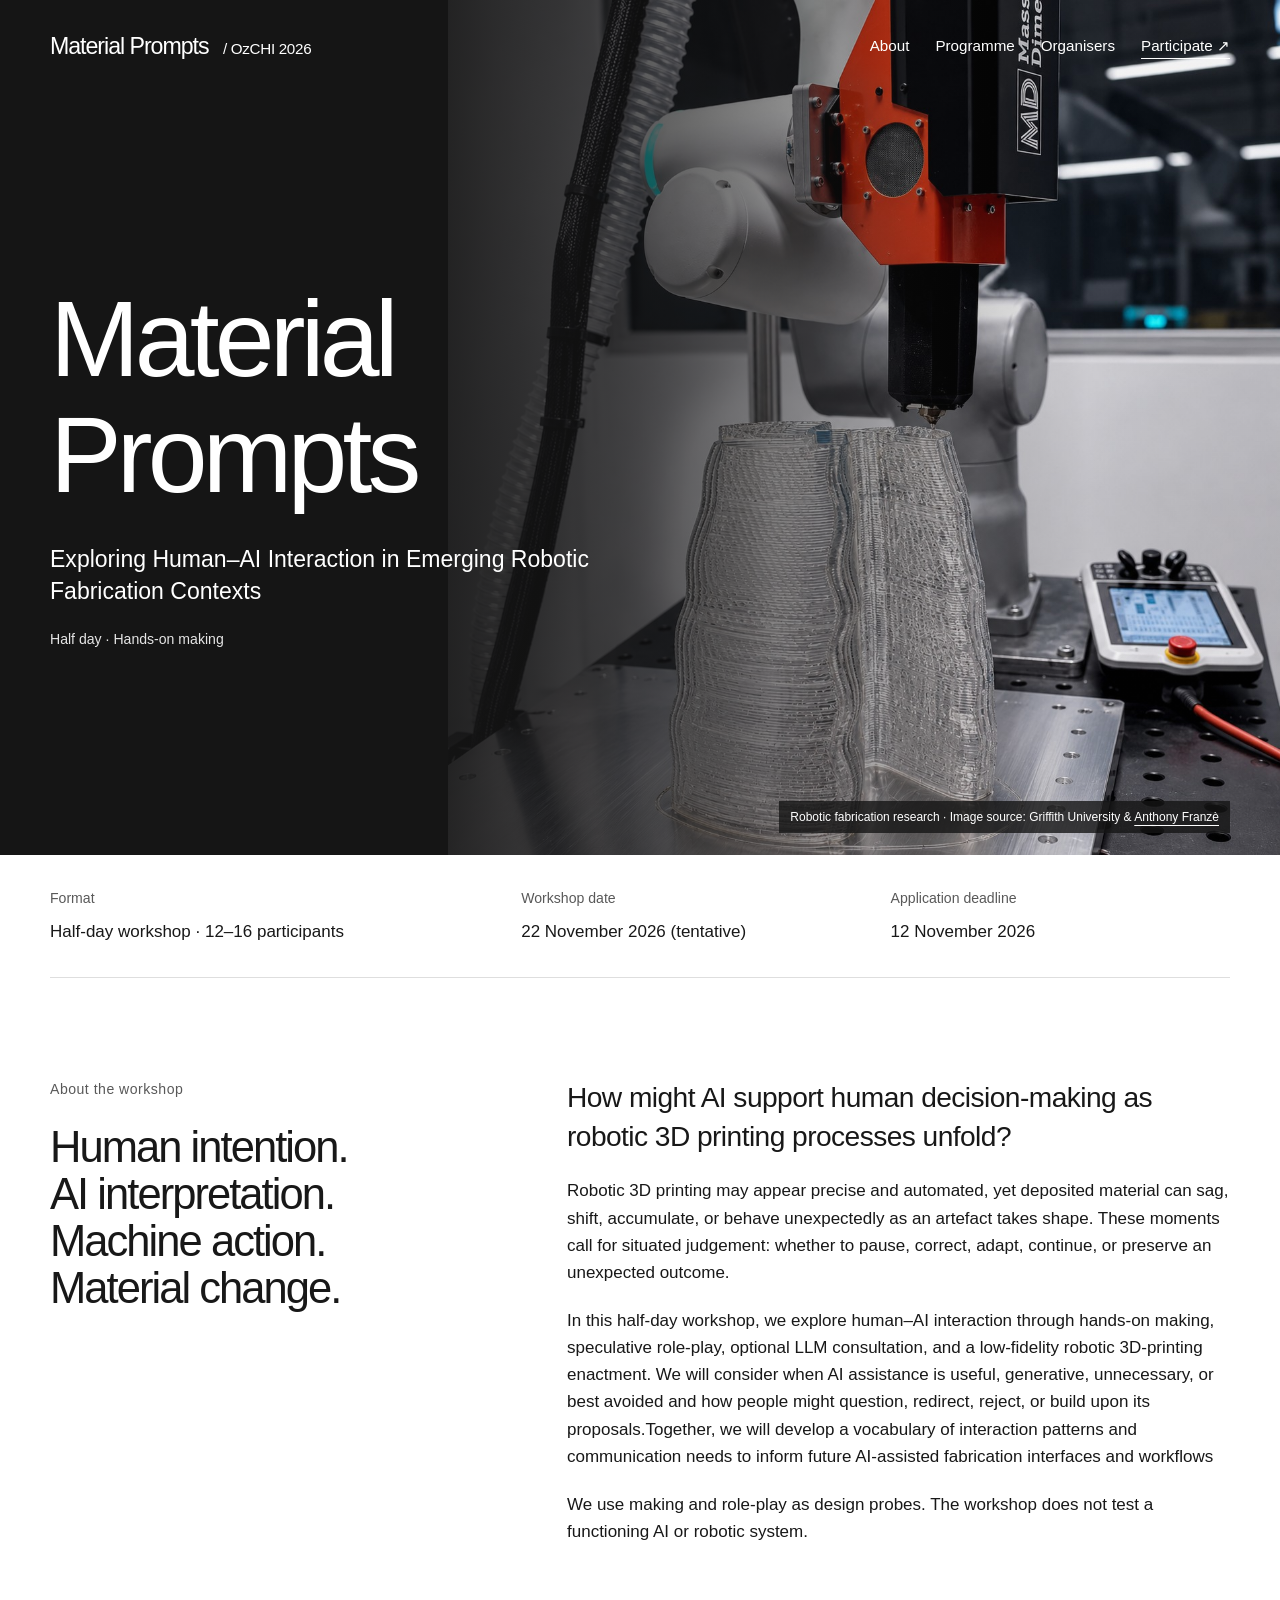
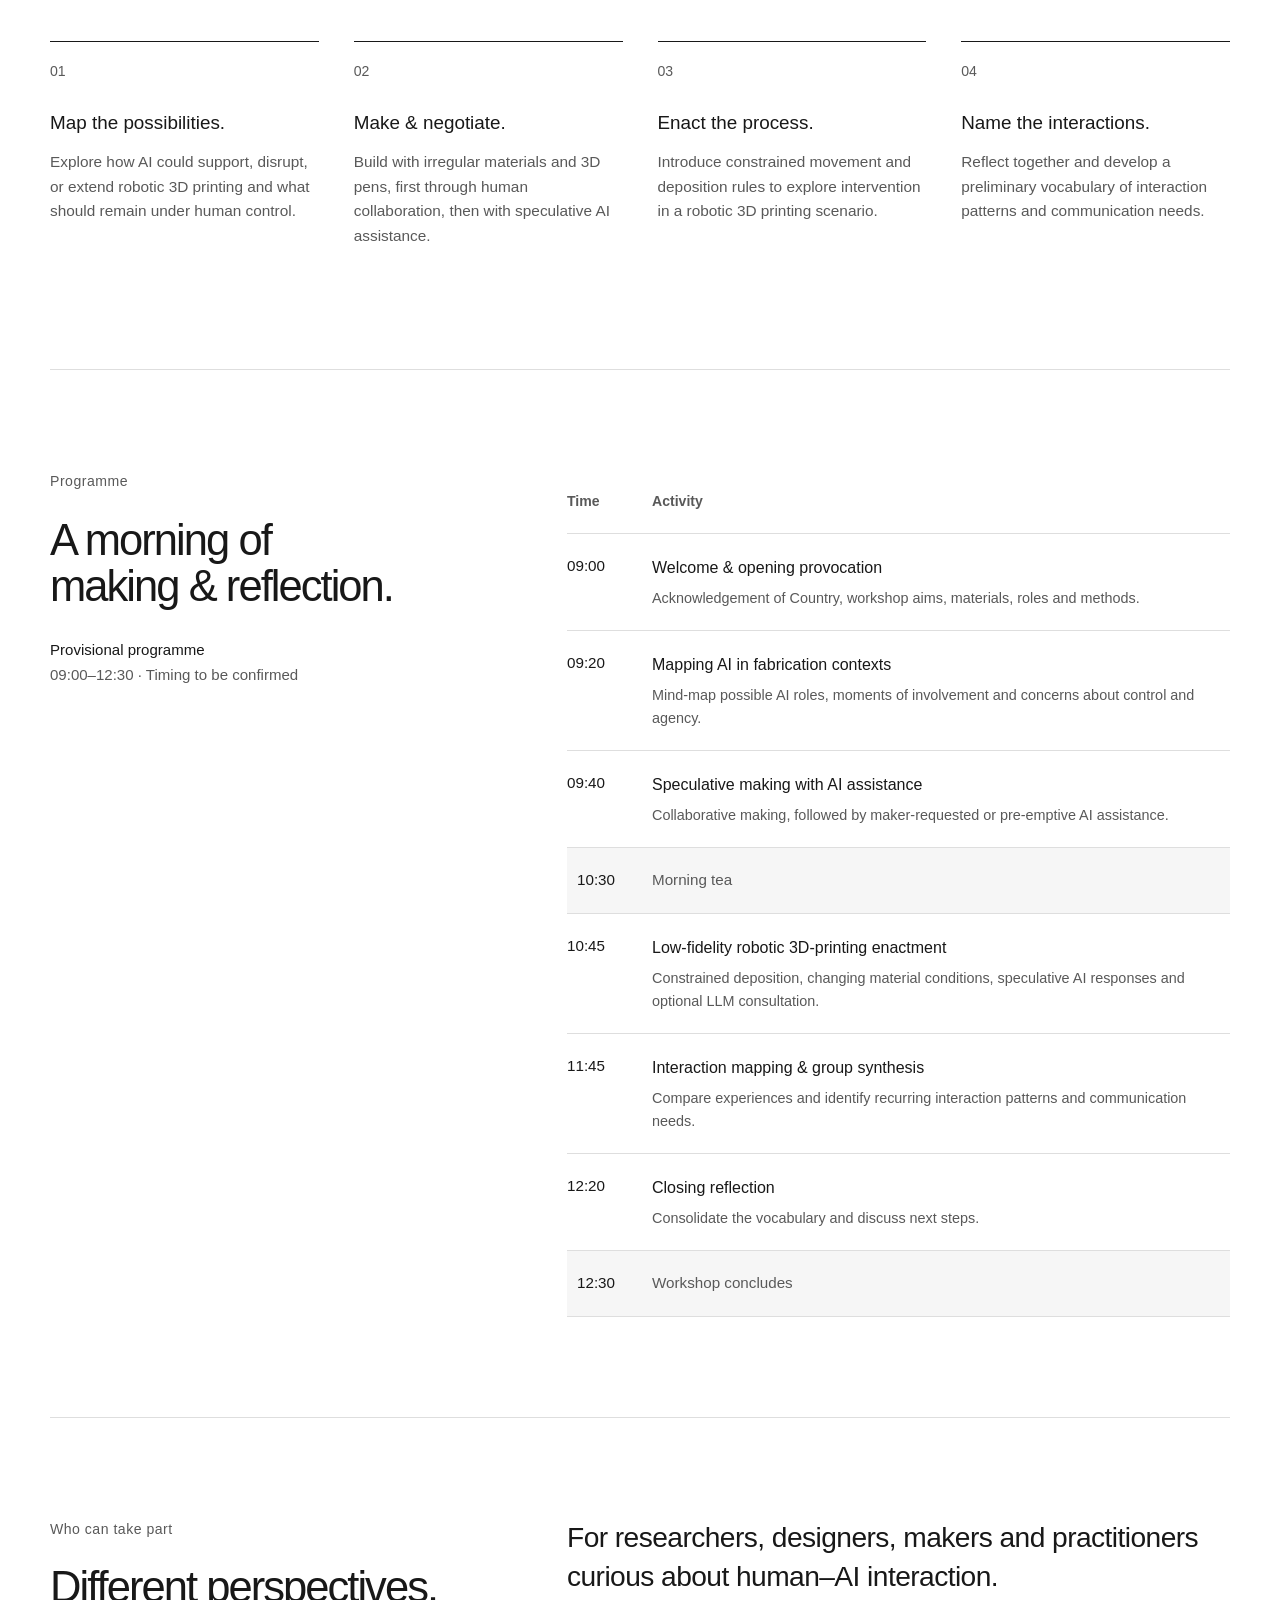
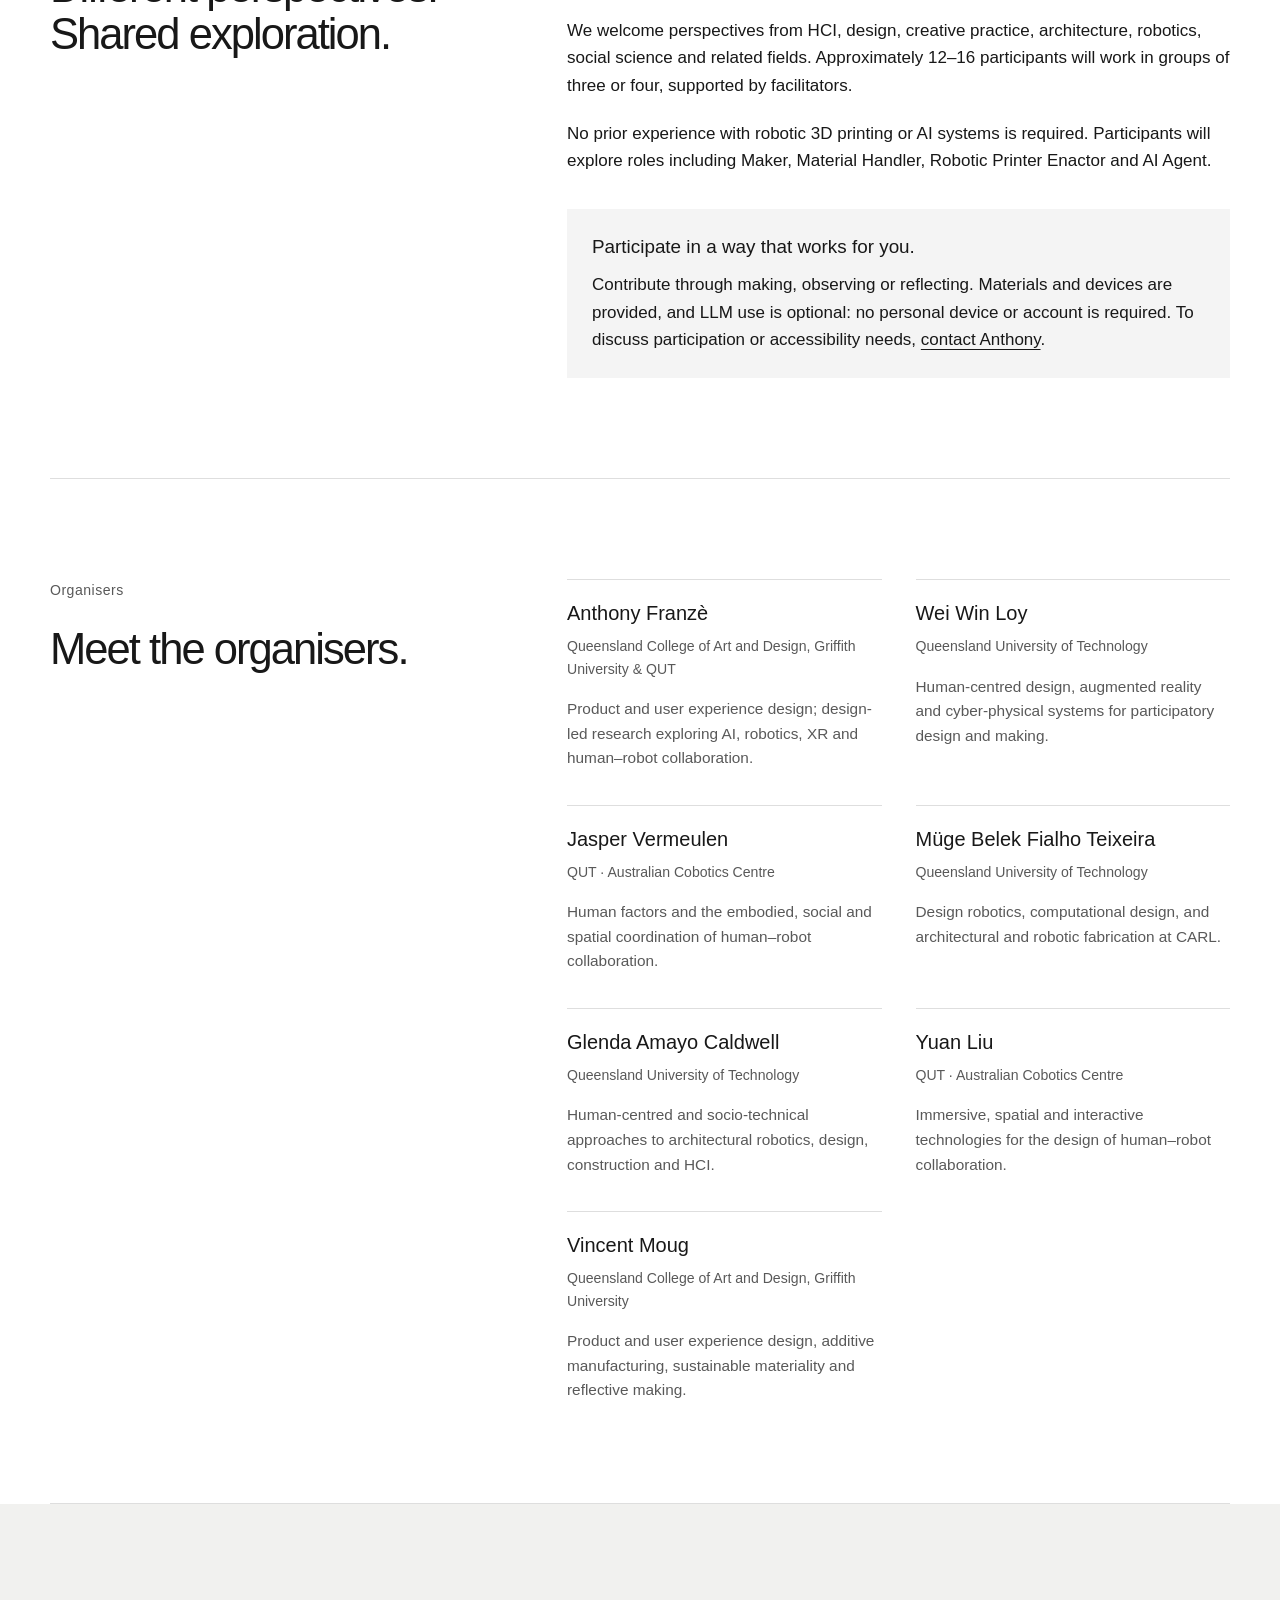
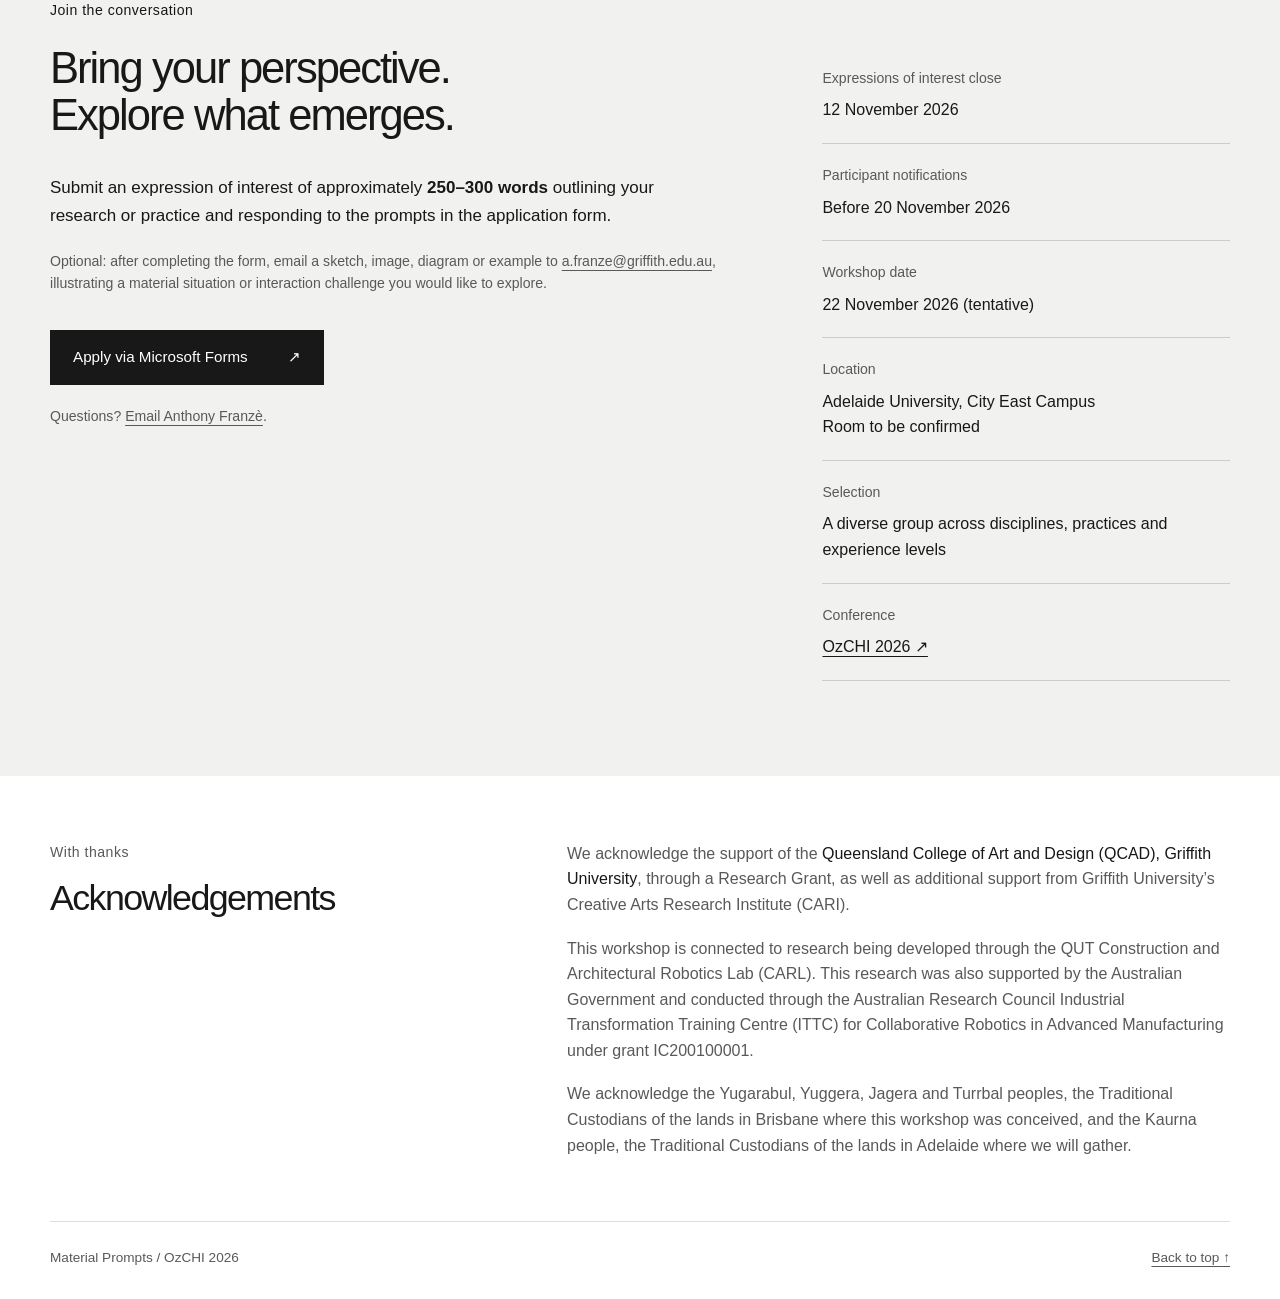
==== commit 1e3053c7: "Add files via upload" ====
--- a/index.html
+++ b/index.html
@@ -35,7 +35,7 @@
       <div><dt>Application deadline</dt><dd>12 November 2026</dd></div>
     </dl>
     <section id="about" class="section wrap">
-      <div class="section-heading"><p class="eyebrow">About the workshop</p><h2>Human intention.<br>AI interpretation<br>Machine action<br>Material change.</h2></div>
+      <div class="section-heading"><p class="eyebrow">About the workshop</p><h2>Human intention.<br>AI interpretation.<br>Machine action.<br>Material change.</h2></div>
       <div class="section-content">
         <p class="lead">How might AI support human decision-making as robotic 3D printing processes unfold?</p>
         <p>Robotic 3D printing may appear precise and automated, yet deposited material can sag, shift, accumulate, or behave unexpectedly as an artefact takes shape. These moments call for situated judgement: whether to pause, correct, adapt, continue, or preserve an unexpected outcome.</p>
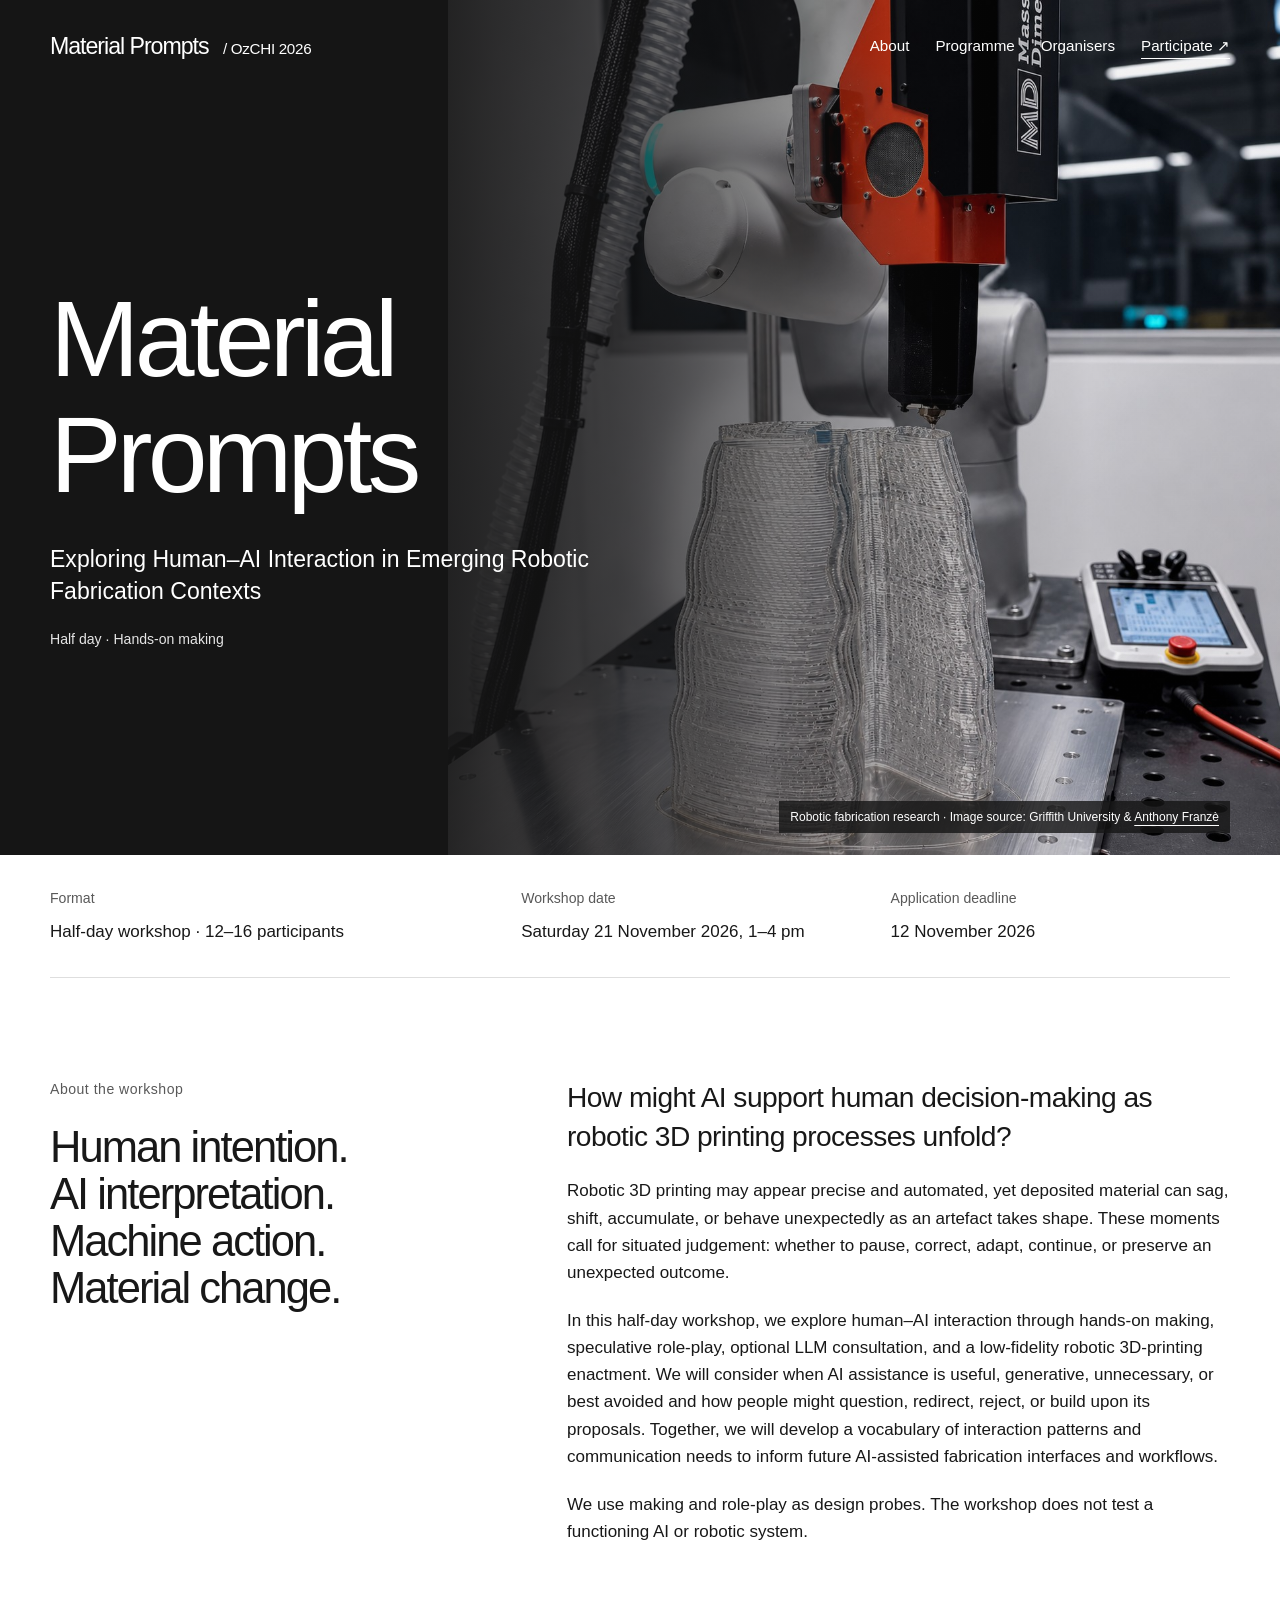
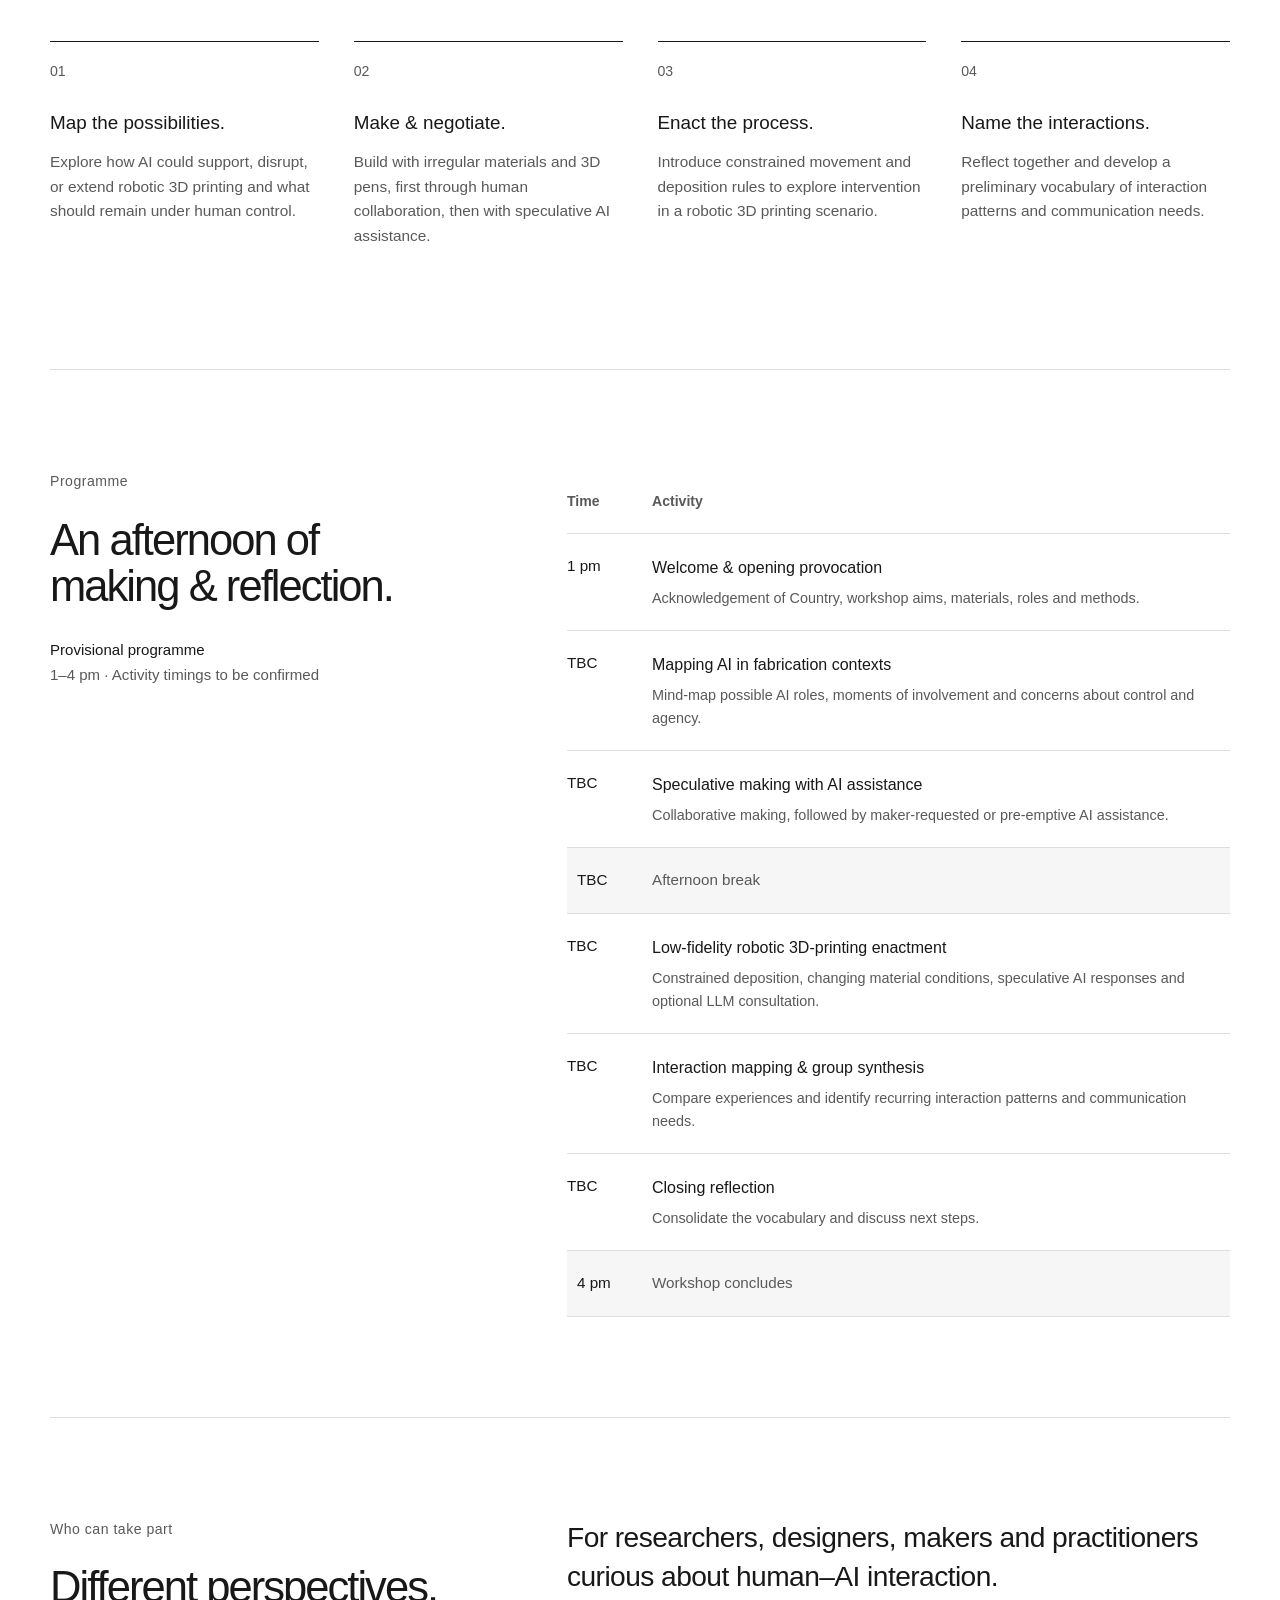
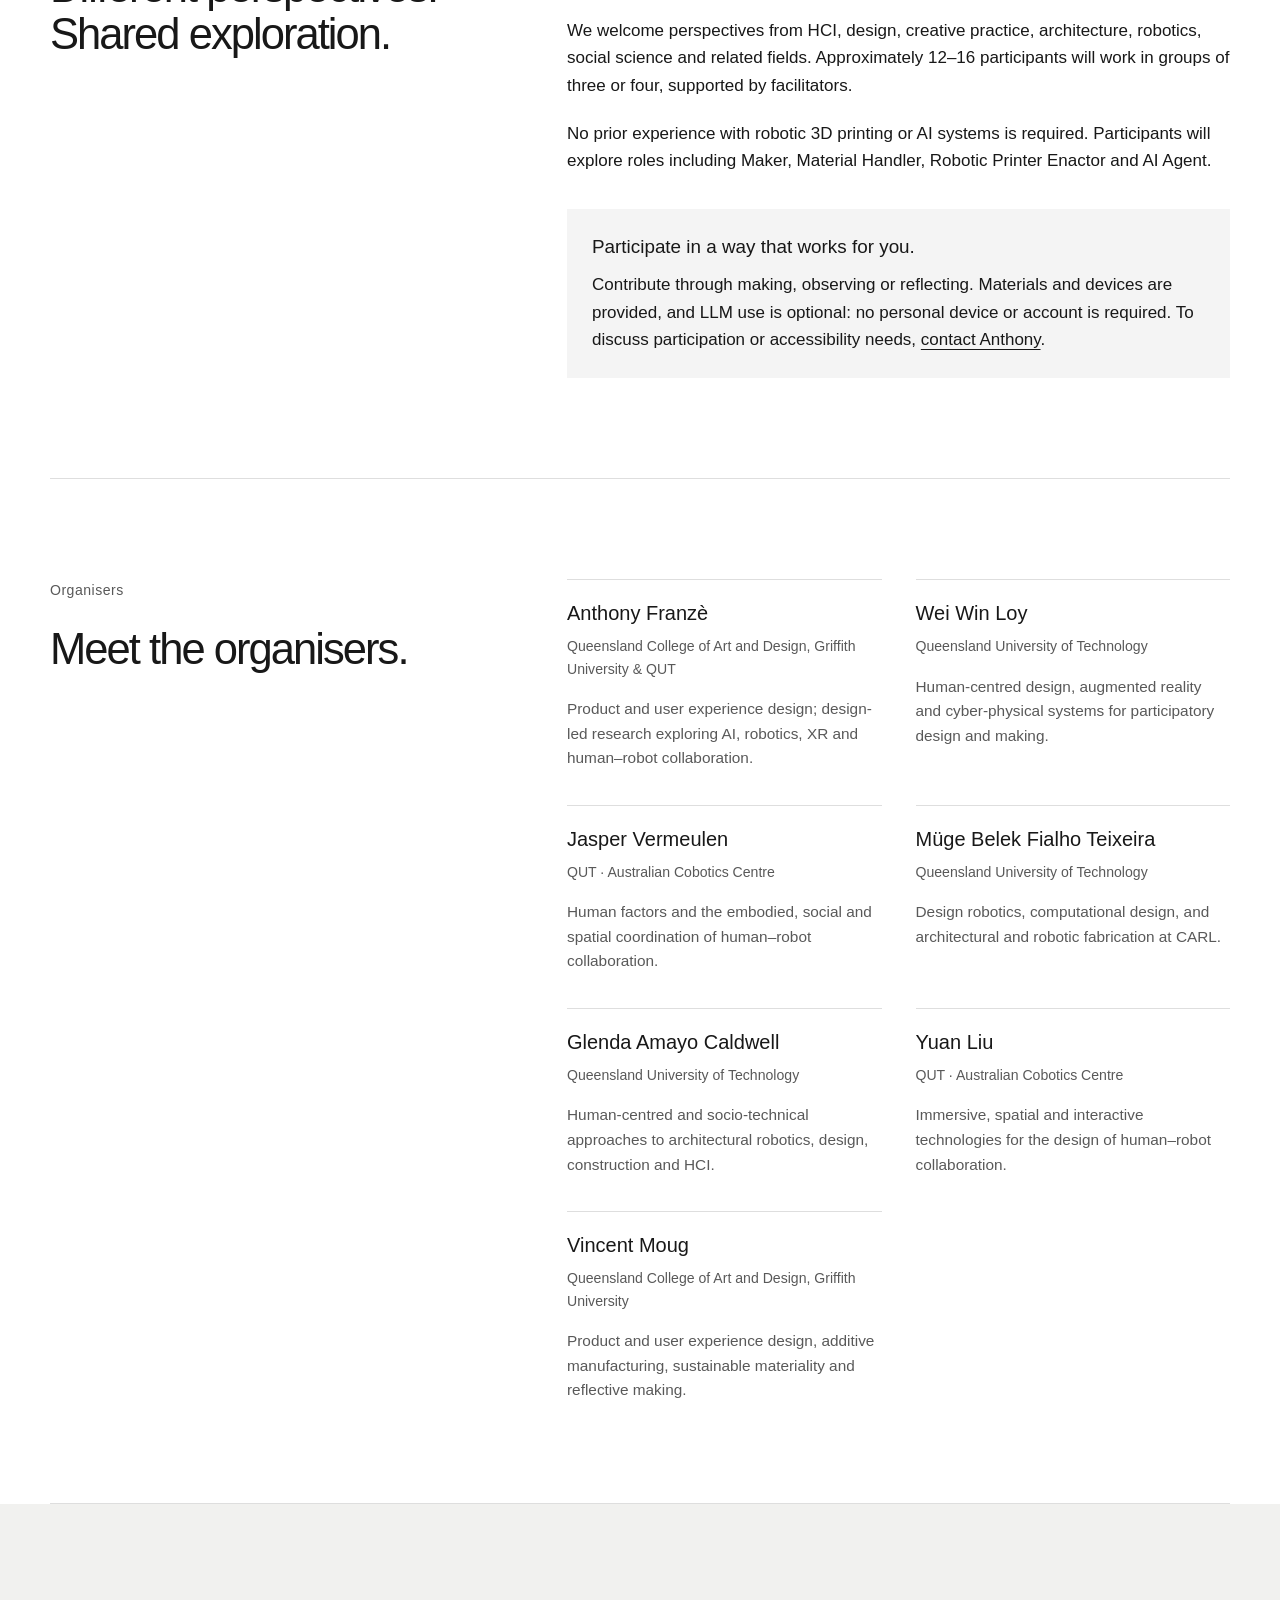
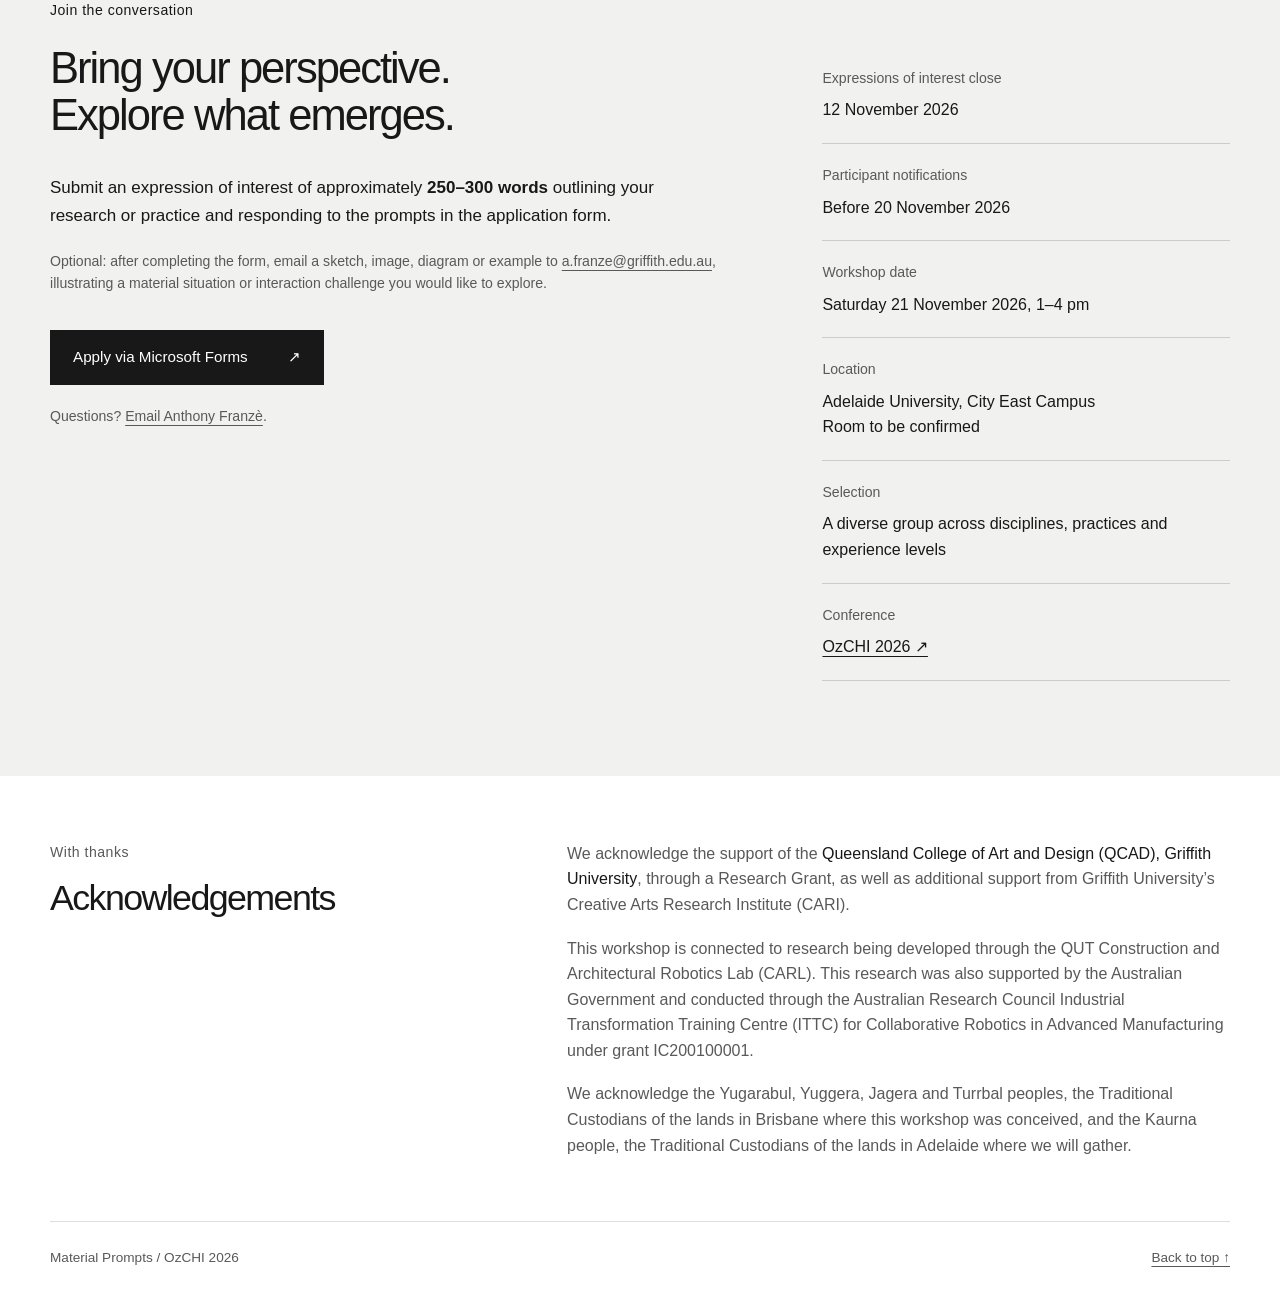
==== commit 74d8aad8: "Update workshop date to 21 Novembe" ====
--- a/index.html
+++ b/index.html
@@ -1,107 +1,100 @@
-<!doctype html>
-<html lang="en-AU"><head>
-  <meta charset="utf-8">
-  <meta name="viewport" content="width=device-width, initial-scale=1">
-  <title>Material Prompts | OzCHI 2026 Workshop</title>
-  <meta name="description" content="Explore human–AI interaction in emerging robotic fabrication contexts through hands-on making and speculative role-play. A half-day workshop for OzCHI 2026.">
-  <meta name="theme-color" content="#151515">
-  <link rel="icon" href="favicon.svg" type="image/svg+xml">
-  <link rel="stylesheet" href="style.css">
-</head>
-<body>
-  <a class="skip" href="#main">Skip to content</a>
-  <header class="site-header wrap">
-    <a class="brand" href="#">Material Prompts <span>/ OzCHI 2026</span></a>
-    <nav aria-label="Main navigation">
-      <a href="#about">About</a><a href="#programme">Programme</a><a href="#organisers">Organisers</a><a href="#participate">Participate <span aria-hidden="true">↗</span></a>
-    </nav>
-  </header>
-  <main id="main">
-    <section class="hero" aria-labelledby="title">
-      <img class="hero-image" src="assets/robotic-fabrication.jpg" alt="Robotic arm depositing material to build a layered freeform object" width="1237" height="1272" fetchpriority="high">
-      <div>
-        <p class="eyebrow"><br></p>
-        <h1 id="title">Material<br>Prompts</h1>
-        <p class="subtitle">Exploring Human–AI Interaction in Emerging Robotic Fabrication Contexts</p>
-        
-        <p class="small">Half day · Hands-on making </p>
-      </div>
-      <p class="image-credit">Robotic fabrication research · Image source: Griffith University &amp; <a href="https://www.anthonyfranze.com/">Anthony Franzè</a></p>
-    </section>
-    <aside class="institution wrap" aria-label="Workshop support" hidden=""><p class="eyebrow"><br></p><p><br></p></aside>
-    <dl class="facts wrap">
-      <div><dt>Format</dt><dd>Half-day workshop · 12–16 participants</dd></div>
-      <div><dt>Workshop date</dt><dd>22 November 2026 (tentative)</dd></div>
-      <div><dt>Application deadline</dt><dd>12 November 2026</dd></div>
-    </dl>
-    <section id="about" class="section wrap">
-      <div class="section-heading"><p class="eyebrow">About the workshop</p><h2>Human intention.<br>AI interpretation.<br>Machine action.<br>Material change.</h2></div>
-      <div class="section-content">
-        <p class="lead">How might AI support human decision-making as robotic 3D printing processes unfold?</p>
-        <p>Robotic 3D printing may appear precise and automated, yet deposited material can sag, shift, accumulate, or behave unexpectedly as an artefact takes shape. These moments call for situated judgement: whether to pause, correct, adapt, continue, or preserve an unexpected outcome.</p>
-        <p>In this half-day workshop, we explore human–AI interaction through hands-on making, speculative role-play, optional LLM consultation, and a low-fidelity robotic 3D-printing enactment. We will consider when AI assistance is useful, generative, unnecessary, or best avoided and how people might question, redirect, reject, or build upon its proposals.Together, we will develop a vocabulary of interaction patterns and communication needs to inform future AI-assisted fabrication interfaces and workflows</p>
-        <p>We use making and role-play as design probes. The workshop does not test a functioning AI or robotic system.</p>
-      </div>
-      <div class="activities">
-        <article><span class="number">01</span><h3>Map the possibilities.</h3><p>Explore how AI could support, disrupt, or extend robotic 3D printing and what should remain under human control.</p></article>
-        <article><span class="number">02</span><h3>Make &amp; negotiate.</h3><p>Build with irregular materials and 3D pens, first through human collaboration, then with speculative AI assistance.</p></article>
-        <article><span class="number">03</span><h3>Enact the process.</h3><p>Introduce constrained movement and deposition rules to explore intervention in a robotic 3D printing scenario.</p></article>
-        <article><span class="number">04</span><h3>Name the interactions.</h3><p>Reflect together and develop a preliminary vocabulary of interaction patterns and communication needs.</p></article>
-      </div>
-    </section>
-    <section id="programme" class="section wrap">
-      <div class="section-heading"><p class="eyebrow">Programme</p><h2>A morning of<br>making &amp; reflection.</h2><p>Provisional programme<br><span class="muted">09:00–12:30 · Timing to be confirmed</span></p></div>
-      <div class="section-content">
-        <table><caption class="sr-only">Provisional half-day workshop programme</caption><thead><tr><th scope="col">Time</th><th scope="col">Activity</th></tr></thead><tbody>
-          <tr><th scope="row">09:00</th><td><strong>Welcome &amp; opening provocation</strong><span>Acknowledgement of Country, workshop aims, materials, roles and methods.</span></td></tr>
-          <tr><th scope="row">09:20</th><td><strong>Mapping AI in fabrication contexts</strong><span>Mind-map possible AI roles, moments of involvement and concerns about control and agency.</span></td></tr>
-          <tr><th scope="row">09:40</th><td><strong>Speculative making with AI assistance</strong><span>Collaborative making, followed by maker-requested or pre-emptive AI assistance.</span></td></tr>
-          <tr class="break"><th scope="row">10:30</th><td>Morning tea</td></tr>
-          <tr><th scope="row">10:45</th><td><strong>Low-fidelity robotic 3D-printing enactment</strong><span>Constrained deposition, changing material conditions, speculative AI responses and optional LLM consultation.</span></td></tr>
-          <tr><th scope="row">11:45</th><td><strong>Interaction mapping &amp; group synthesis</strong><span>Compare experiences and identify recurring interaction patterns and communication needs.</span></td></tr>
-          <tr><th scope="row">12:20</th><td><strong>Closing reflection</strong><span>Consolidate the vocabulary and discuss next steps.</span></td></tr>
-          <tr class="break"><th scope="row">12:30</th><td>Workshop concludes</td></tr>
-        </tbody></table>
-      </div>
-    </section>
-    <section class="section wrap" id="who">
-      <div class="section-heading"><p class="eyebrow">Who can take part</p><h2>Different perspectives.<br>Shared exploration.</h2></div>
-      <div class="section-content"><p class="lead">For researchers, designers, makers and practitioners curious about human–AI interaction.</p><p>We welcome perspectives from HCI, design, creative practice, architecture, robotics, social science and related fields. Approximately 12–16 participants will work in groups of three or four, supported by facilitators.</p><p>No prior experience with robotic 3D printing or AI systems is required. Participants will explore roles including Maker, Material Handler, Robotic Printer Enactor and AI Agent.</p><div class="note"><h3>Participate in a way that works for you.</h3><p>Contribute through making, observing or reflecting. Materials and devices are provided, and LLM use is optional: no personal device or account is required. To discuss participation or accessibility needs, <a href="mailto:a.franze@griffith.edu.au">contact Anthony</a>.</p></div></div>
-    </section>
-    <section id="organisers" class="section wrap">
-      <div class="section-heading"><p class="eyebrow">Organisers</p><h2>Meet the organisers.</h2></div>
-      <div class="people">
-        <article><h3>Anthony Franzè</h3><p class="affiliation">Queensland College of Art and Design, Griffith University &amp; QUT</p><p>Product and user experience design; design-led research exploring AI, robotics, XR and human–robot collaboration.</p></article>
-        <article><h3>Wei Win Loy</h3><p class="affiliation">Queensland University of Technology</p><p>Human-centred design, augmented reality and cyber-physical systems for participatory design and making.</p></article>
-        <article><h3>Jasper Vermeulen</h3><p class="affiliation">QUT · Australian Cobotics Centre</p><p>Human factors and the embodied, social and spatial coordination of human–robot collaboration.</p></article>
-        <article><h3>Müge Belek Fialho Teixeira</h3><p class="affiliation">Queensland University of Technology</p><p>Design robotics, computational design, and architectural and robotic fabrication at CARL.</p></article>
-        <article><h3>Glenda Amayo Caldwell</h3><p class="affiliation">Queensland University of Technology</p><p>Human-centred and socio-technical approaches to architectural robotics, design, construction and HCI.</p></article>
-        <article><h3>Yuan Liu</h3><p class="affiliation">QUT · Australian Cobotics Centre</p><p>Immersive, spatial and interactive technologies for the design of human–robot collaboration.</p></article>
-        <article><h3>Vincent Moug</h3><p class="affiliation">Queensland College of Art and Design, Griffith University</p><p>Product and user experience design, additive manufacturing, sustainable materiality and reflective making.</p></article>
-      </div>
-    </section>
-    <section id="participate" class="participate">
-      <div class="wrap join-grid"><div><p class="eyebrow">Join the conversation</p><h2>Bring your perspective.<br>Explore what emerges.</h2><p>Submit an expression of interest of approximately <strong>250–300 words</strong> outlining your research or practice and responding to the prompts in the application form.</p>
-        
-        <p class="small">Optional: after completing the form, email a sketch, image, diagram or example to <a href="mailto:a.franze@griffith.edu.au">a.franze@griffith.edu.au</a>, illustrating a material situation or interaction challenge you would like to explore.</p>
-        <a class="button" href="https://forms.cloud.microsoft/r/SnEC7xNbmc">Apply via Microsoft Forms <span aria-hidden="true">↗</span></a><p class="small">Questions? <a href="mailto:a.franze@griffith.edu.au">Email Anthony Franzè</a>.</p>
-      </div><dl class="join-details"><div><dt>Expressions of interest close</dt><dd>12 November 2026</dd></div><div><dt>Participant notifications</dt><dd>Before 20 November 2026</dd></div><div><dt>Workshop date</dt><dd>22 November 2026 (tentative)</dd></div><div><dt>Location</dt><dd>Adelaide University, City East Campus<br>Room to be confirmed</dd></div><div><dt>Selection</dt><dd>A diverse group across disciplines, practices and experience levels</dd></div><div><dt>Conference</dt><dd><a href="https://www.ozchi.org/2026/">OzCHI 2026 <span aria-hidden="true">↗</span></a></dd></div></dl></div>
-    </section>
-  </main>
-  <footer class="wrap acknowledgements" aria-labelledby="acknowledgements-title">
-    <div class="acknowledgements-heading"><p class="eyebrow">With thanks</p><h2 id="acknowledgements-title">Acknowledgements</h2></div>
-    <div class="acknowledgements-copy" data-country-merged="true">
-      <p>We acknowledge the support of the <strong>Queensland College of Art and Design (QCAD), Griffith University</strong>, through a Research Grant, as well as additional support from Griffith University’s Creative Arts Research Institute (CARI).</p>
-      <p>This workshop is connected to research being developed through the QUT Construction and Architectural Robotics Lab (CARL). This research was also supported by the Australian Government and conducted through the Australian Research Council Industrial Transformation Training Centre (ITTC) for Collaborative Robotics in Advanced Manufacturing under grant IC200100001.</p>
-      
-    <p>We acknowledge the Yugarabul, Yuggera, Jagera and Turrbal peoples, the Traditional Custodians of the lands in Brisbane where this workshop was conceived, and the Kaurna people, the Traditional Custodians of the lands in Adelaide where we will gather.</p></div>
-    <div class="footer-bottom"><span>Material Prompts / OzCHI 2026</span><a href="#">Back to top ↑</a></div>
-  </footer>
-
-
-
-
-
-
-
-</body></html>
+<!doctype html>
+<html lang="en-AU">
+<head>
+  <meta charset="utf-8">
+  <meta name="viewport" content="width=device-width, initial-scale=1">
+  <title>Material Prompts | OzCHI 2026 Workshop</title>
+  <meta name="description" content="Explore human–AI interaction in emerging robotic fabrication contexts through hands-on making and speculative role-play. A half-day workshop for OzCHI 2026.">
+  <meta name="theme-color" content="#151515">
+  <link rel="icon" href="favicon.svg" type="image/svg+xml">
+  <link rel="stylesheet" href="style.css">
+</head>
+<body>
+  <a class="skip" href="#main">Skip to content</a>
+  <header class="site-header wrap">
+    <a class="brand" href="#">Material Prompts <span>/ OzCHI 2026</span></a>
+    <nav aria-label="Main navigation">
+      <a href="#about">About</a><a href="#programme">Programme</a><a href="#organisers">Organisers</a><a href="#participate">Participate <span aria-hidden="true">↗</span></a>
+    </nav>
+  </header>
+  <main id="main">
+    <section class="hero" aria-labelledby="title">
+      <img class="hero-image" src="assets/robotic-fabrication.jpg" alt="Robotic arm depositing material to build a layered freeform object" width="1237" height="1272" fetchpriority="high">
+      <div>
+        <p class="eyebrow"><br></p>
+        <h1 id="title">Material<br>Prompts</h1>
+        <p class="subtitle">Exploring Human–AI Interaction in Emerging Robotic Fabrication Contexts</p>
+        <p class="small">Half day · Hands-on making</p>
+      </div>
+      <p class="image-credit">Robotic fabrication research · Image source: Griffith University &amp; <a href="https://www.anthonyfranze.com/">Anthony Franzè</a></p>
+    </section>
+    <aside class="institution wrap" aria-label="Workshop support" hidden><p class="eyebrow"><br></p><p><br></p></aside>
+    <dl class="facts wrap">
+      <div><dt>Format</dt><dd>Half-day workshop · 12–16 participants</dd></div>
+      <div><dt>Workshop date</dt><dd>Saturday 21 November 2026, 1–4 pm</dd></div>
+      <div><dt>Application deadline</dt><dd>12 November 2026</dd></div>
+    </dl>
+    <section id="about" class="section wrap">
+      <div class="section-heading"><p class="eyebrow">About the workshop</p><h2>Human intention.<br>AI interpretation.<br>Machine action.<br>Material change.</h2></div>
+      <div class="section-content">
+        <p class="lead">How might AI support human decision-making as robotic 3D printing processes unfold?</p>
+        <p>Robotic 3D printing may appear precise and automated, yet deposited material can sag, shift, accumulate, or behave unexpectedly as an artefact takes shape. These moments call for situated judgement: whether to pause, correct, adapt, continue, or preserve an unexpected outcome.</p>
+        <p>In this half-day workshop, we explore human–AI interaction through hands-on making, speculative role-play, optional LLM consultation, and a low-fidelity robotic 3D-printing enactment. We will consider when AI assistance is useful, generative, unnecessary, or best avoided and how people might question, redirect, reject, or build upon its proposals. Together, we will develop a vocabulary of interaction patterns and communication needs to inform future AI-assisted fabrication interfaces and workflows.</p>
+        <p>We use making and role-play as design probes. The workshop does not test a functioning AI or robotic system.</p>
+      </div>
+      <div class="activities">
+        <article><span class="number">01</span><h3>Map the possibilities.</h3><p>Explore how AI could support, disrupt, or extend robotic 3D printing and what should remain under human control.</p></article>
+        <article><span class="number">02</span><h3>Make &amp; negotiate.</h3><p>Build with irregular materials and 3D pens, first through human collaboration, then with speculative AI assistance.</p></article>
+        <article><span class="number">03</span><h3>Enact the process.</h3><p>Introduce constrained movement and deposition rules to explore intervention in a robotic 3D printing scenario.</p></article>
+        <article><span class="number">04</span><h3>Name the interactions.</h3><p>Reflect together and develop a preliminary vocabulary of interaction patterns and communication needs.</p></article>
+      </div>
+    </section>
+    <section id="programme" class="section wrap">
+      <div class="section-heading"><p class="eyebrow">Programme</p><h2>An afternoon of<br>making &amp; reflection.</h2><p>Provisional programme<br><span class="muted">1–4 pm · Activity timings to be confirmed</span></p></div>
+      <div class="section-content">
+        <table><caption class="sr-only">Provisional half-day workshop programme</caption><thead><tr><th scope="col">Time</th><th scope="col">Activity</th></tr></thead><tbody>
+          <tr><th scope="row">1 pm</th><td><strong>Welcome &amp; opening provocation</strong><span>Acknowledgement of Country, workshop aims, materials, roles and methods.</span></td></tr>
+          <tr><th scope="row">TBC</th><td><strong>Mapping AI in fabrication contexts</strong><span>Mind-map possible AI roles, moments of involvement and concerns about control and agency.</span></td></tr>
+          <tr><th scope="row">TBC</th><td><strong>Speculative making with AI assistance</strong><span>Collaborative making, followed by maker-requested or pre-emptive AI assistance.</span></td></tr>
+          <tr class="break"><th scope="row">TBC</th><td>Afternoon break</td></tr>
+          <tr><th scope="row">TBC</th><td><strong>Low-fidelity robotic 3D-printing enactment</strong><span>Constrained deposition, changing material conditions, speculative AI responses and optional LLM consultation.</span></td></tr>
+          <tr><th scope="row">TBC</th><td><strong>Interaction mapping &amp; group synthesis</strong><span>Compare experiences and identify recurring interaction patterns and communication needs.</span></td></tr>
+          <tr><th scope="row">TBC</th><td><strong>Closing reflection</strong><span>Consolidate the vocabulary and discuss next steps.</span></td></tr>
+          <tr class="break"><th scope="row">4 pm</th><td>Workshop concludes</td></tr>
+        </tbody></table>
+      </div>
+    </section>
+    <section class="section wrap" id="who">
+      <div class="section-heading"><p class="eyebrow">Who can take part</p><h2>Different perspectives.<br>Shared exploration.</h2></div>
+      <div class="section-content"><p class="lead">For researchers, designers, makers and practitioners curious about human–AI interaction.</p><p>We welcome perspectives from HCI, design, creative practice, architecture, robotics, social science and related fields. Approximately 12–16 participants will work in groups of three or four, supported by facilitators.</p><p>No prior experience with robotic 3D printing or AI systems is required. Participants will explore roles including Maker, Material Handler, Robotic Printer Enactor and AI Agent.</p><div class="note"><h3>Participate in a way that works for you.</h3><p>Contribute through making, observing or reflecting. Materials and devices are provided, and LLM use is optional: no personal device or account is required. To discuss participation or accessibility needs, <a href="mailto:a.franze@griffith.edu.au">contact Anthony</a>.</p></div></div>
+    </section>
+    <section id="organisers" class="section wrap">
+      <div class="section-heading"><p class="eyebrow">Organisers</p><h2>Meet the organisers.</h2></div>
+      <div class="people">
+        <article><h3>Anthony Franzè</h3><p class="affiliation">Queensland College of Art and Design, Griffith University &amp; QUT</p><p>Product and user experience design; design-led research exploring AI, robotics, XR and human–robot collaboration.</p></article>
+        <article><h3>Wei Win Loy</h3><p class="affiliation">Queensland University of Technology</p><p>Human-centred design, augmented reality and cyber-physical systems for participatory design and making.</p></article>
+        <article><h3>Jasper Vermeulen</h3><p class="affiliation">QUT · Australian Cobotics Centre</p><p>Human factors and the embodied, social and spatial coordination of human–robot collaboration.</p></article>
+        <article><h3>Müge Belek Fialho Teixeira</h3><p class="affiliation">Queensland University of Technology</p><p>Design robotics, computational design, and architectural and robotic fabrication at CARL.</p></article>
+        <article><h3>Glenda Amayo Caldwell</h3><p class="affiliation">Queensland University of Technology</p><p>Human-centred and socio-technical approaches to architectural robotics, design, construction and HCI.</p></article>
+        <article><h3>Yuan Liu</h3><p class="affiliation">QUT · Australian Cobotics Centre</p><p>Immersive, spatial and interactive technologies for the design of human–robot collaboration.</p></article>
+        <article><h3>Vincent Moug</h3><p class="affiliation">Queensland College of Art and Design, Griffith University</p><p>Product and user experience design, additive manufacturing, sustainable materiality and reflective making.</p></article>
+      </div>
+    </section>
+    <section id="participate" class="participate">
+      <div class="wrap join-grid"><div><p class="eyebrow">Join the conversation</p><h2>Bring your perspective.<br>Explore what emerges.</h2><p>Submit an expression of interest of approximately <strong>250–300 words</strong> outlining your research or practice and responding to the prompts in the application form.</p>
+        <p class="small">Optional: after completing the form, email a sketch, image, diagram or example to <a href="mailto:a.franze@griffith.edu.au">a.franze@griffith.edu.au</a>, illustrating a material situation or interaction challenge you would like to explore.</p>
+        <a class="button" href="https://forms.cloud.microsoft/r/SnEC7xNbmc">Apply via Microsoft Forms <span aria-hidden="true">↗</span></a><p class="small">Questions? <a href="mailto:a.franze@griffith.edu.au">Email Anthony Franzè</a>.</p>
+      </div><dl class="join-details"><div><dt>Expressions of interest close</dt><dd>12 November 2026</dd></div><div><dt>Participant notifications</dt><dd>Before 20 November 2026</dd></div><div><dt>Workshop date</dt><dd>Saturday 21 November 2026, 1–4 pm</dd></div><div><dt>Location</dt><dd>Adelaide University, City East Campus<br>Room to be confirmed</dd></div><div><dt>Selection</dt><dd>A diverse group across disciplines, practices and experience levels</dd></div><div><dt>Conference</dt><dd><a href="https://www.ozchi.org/2026/">OzCHI 2026 <span aria-hidden="true">↗</span></a></dd></div></dl></div>
+    </section>
+  </main>
+  <footer class="wrap acknowledgements" aria-labelledby="acknowledgements-title">
+    <div class="acknowledgements-heading"><p class="eyebrow">With thanks</p><h2 id="acknowledgements-title">Acknowledgements</h2></div>
+    <div class="acknowledgements-copy" data-country-merged="true">
+      <p>We acknowledge the support of the <strong>Queensland College of Art and Design (QCAD), Griffith University</strong>, through a Research Grant, as well as additional support from Griffith University’s Creative Arts Research Institute (CARI).</p>
+      <p>This workshop is connected to research being developed through the QUT Construction and Architectural Robotics Lab (CARL). This research was also supported by the Australian Government and conducted through the Australian Research Council Industrial Transformation Training Centre (ITTC) for Collaborative Robotics in Advanced Manufacturing under grant IC200100001.</p>
+      <p>We acknowledge the Yugarabul, Yuggera, Jagera and Turrbal peoples, the Traditional Custodians of the lands in Brisbane where this workshop was conceived, and the Kaurna people, the Traditional Custodians of the lands in Adelaide where we will gather.</p>
+    </div>
+    <div class="footer-bottom"><span>Material Prompts / OzCHI 2026</span><a href="#">Back to top ↑</a></div>
+  </footer>
+</body>
+</html>
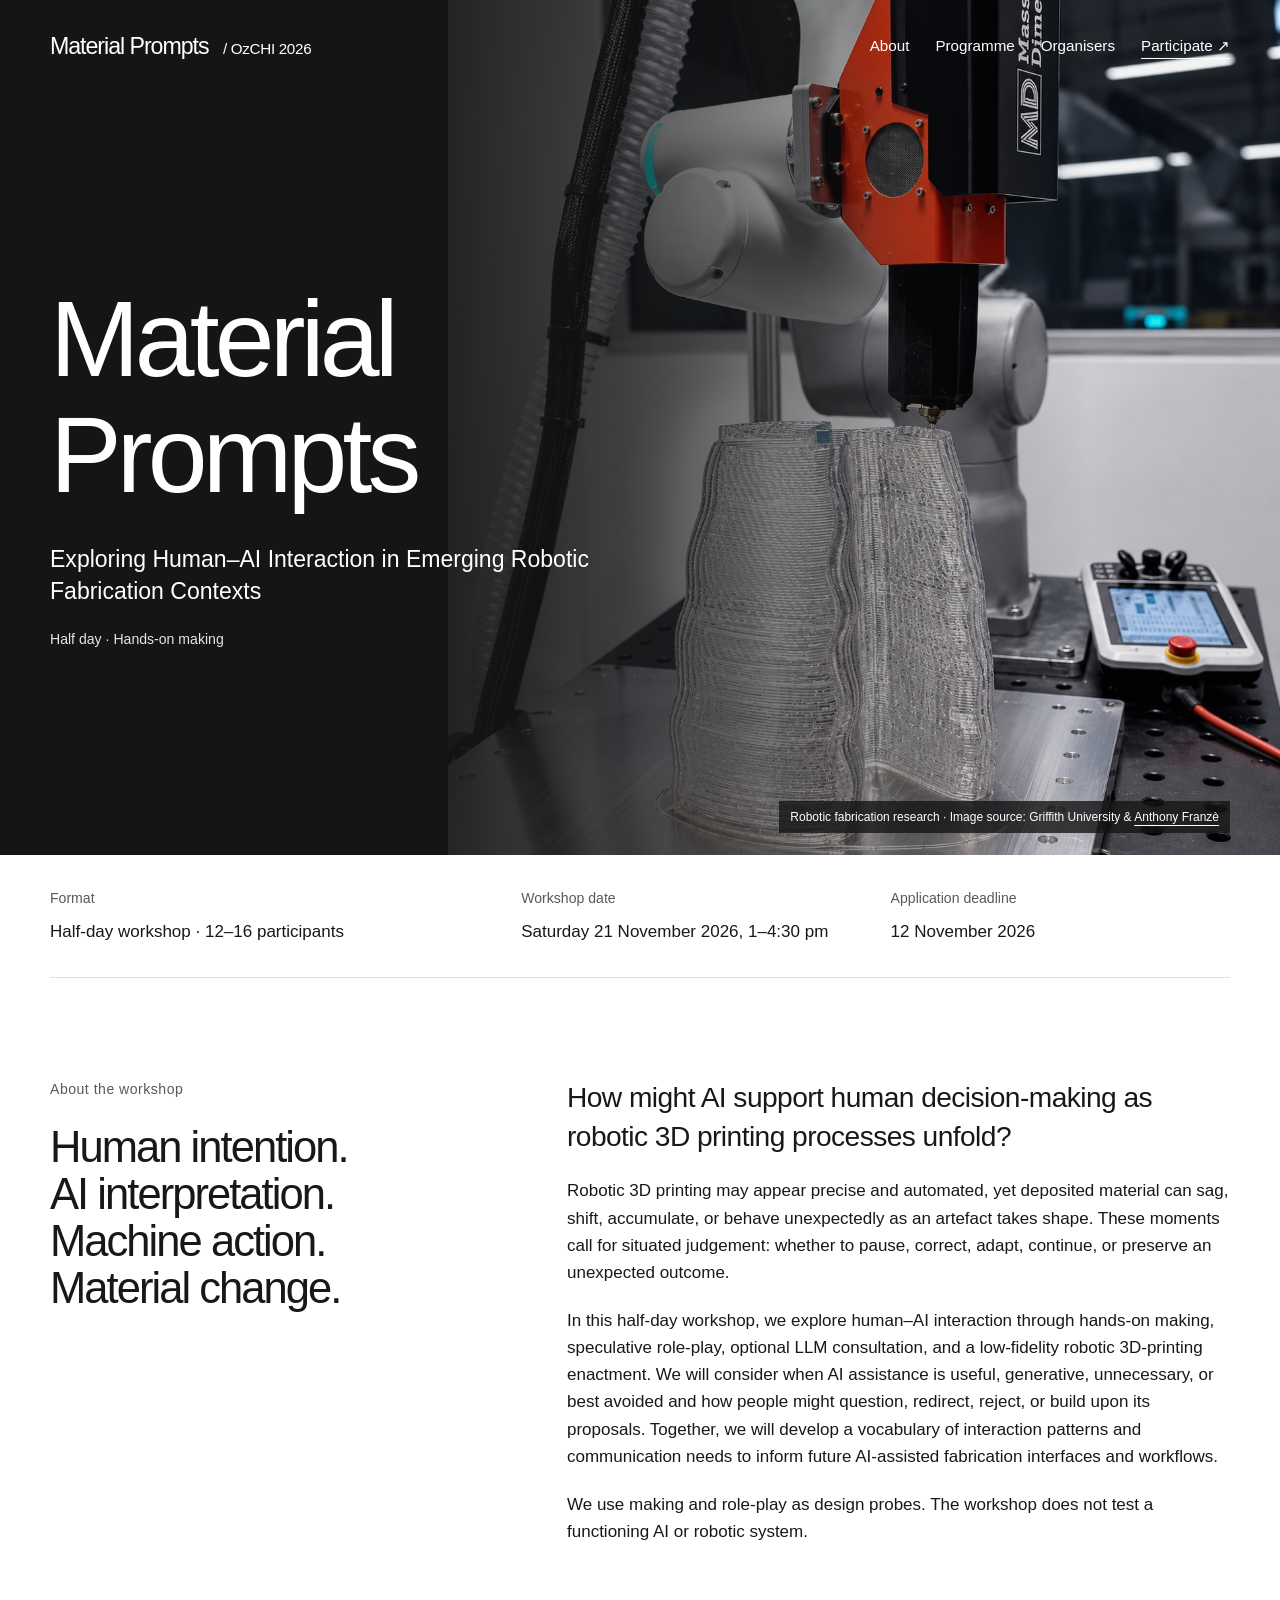
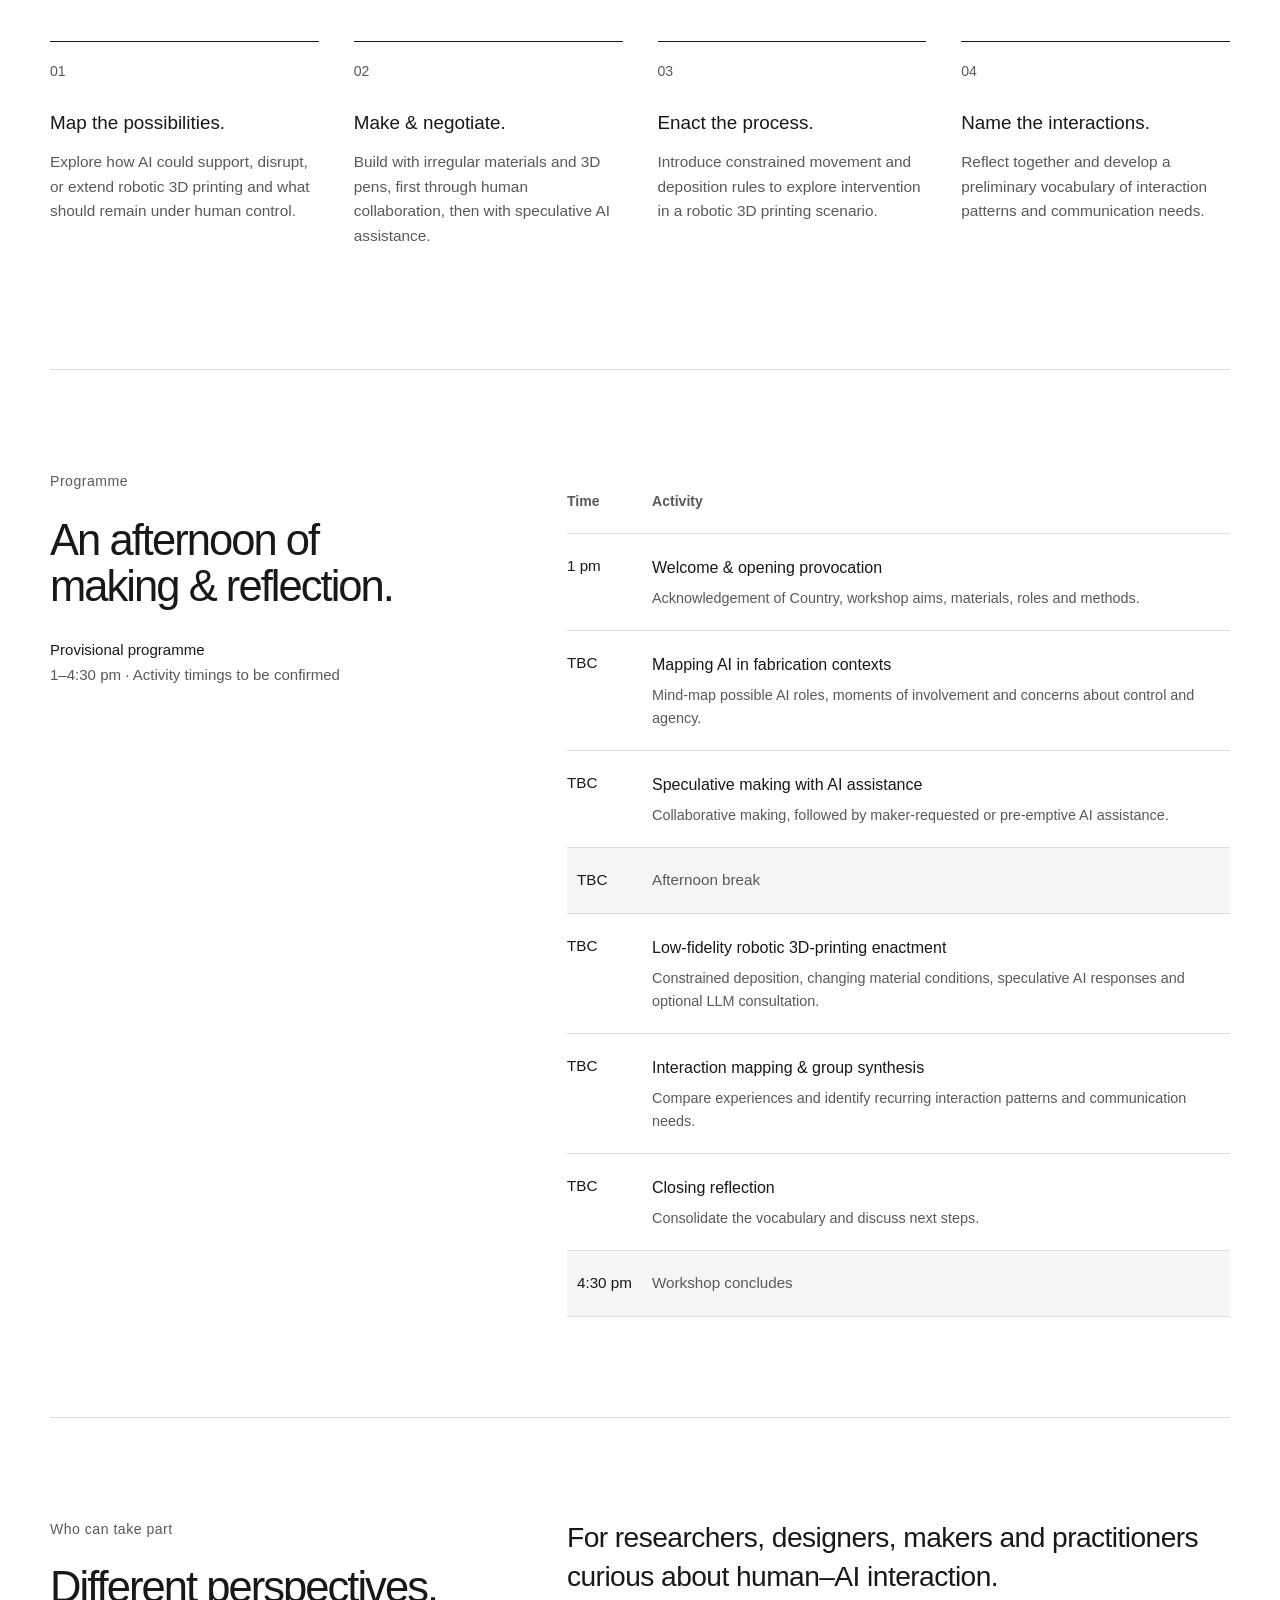
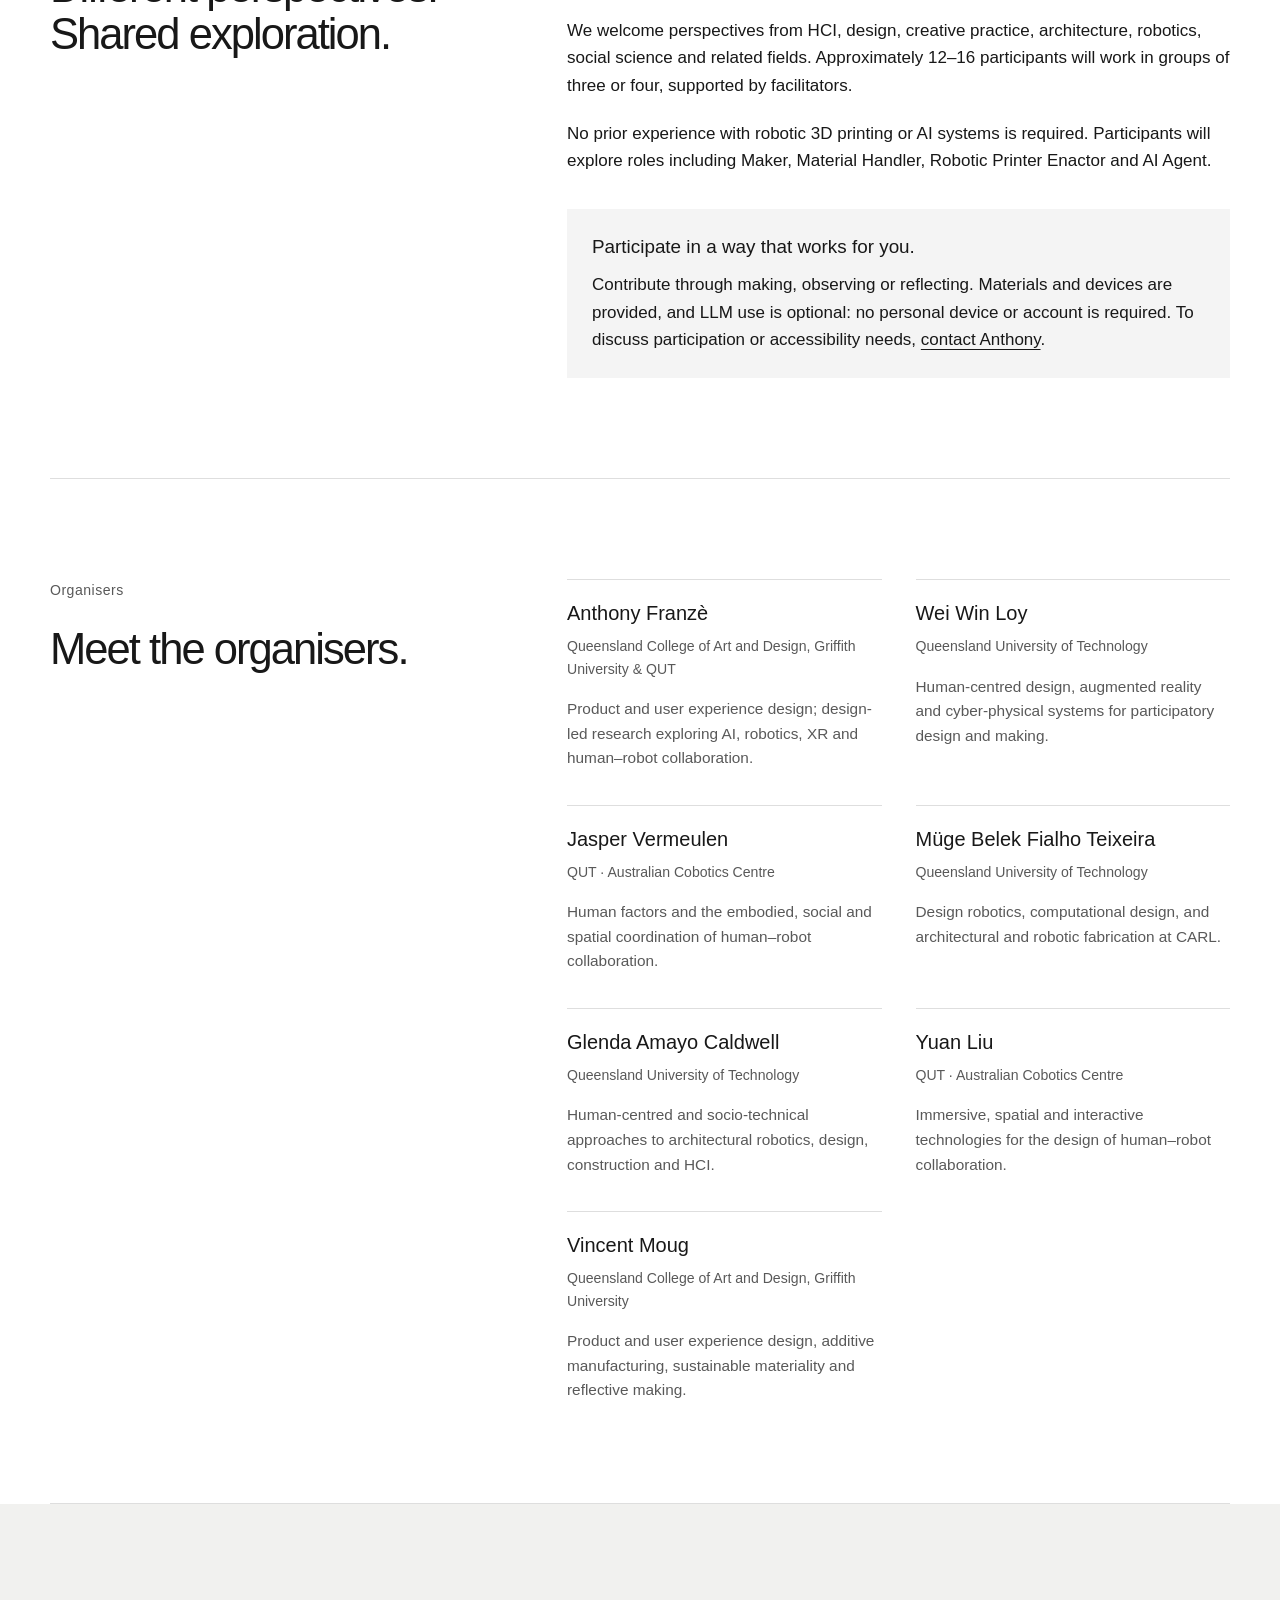
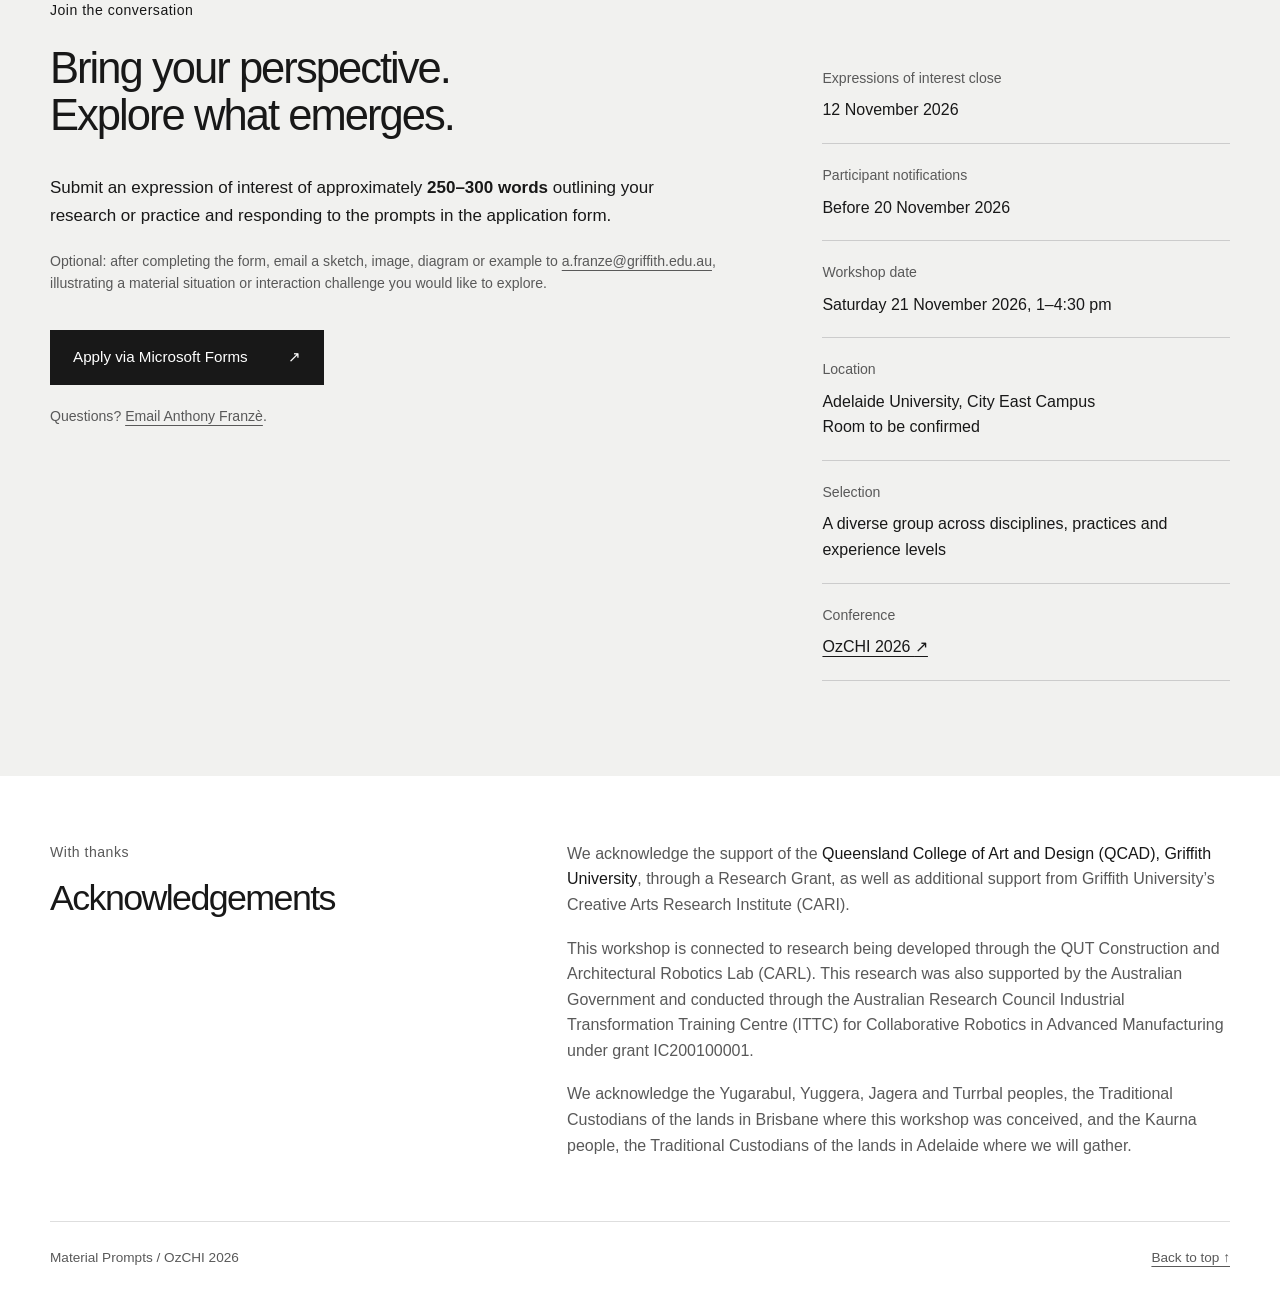
==== commit b514df2e: "Add files via upload" ====
--- a/index.html
+++ b/index.html
@@ -31,7 +31,7 @@
     <aside class="institution wrap" aria-label="Workshop support" hidden><p class="eyebrow"><br></p><p><br></p></aside>
     <dl class="facts wrap">
       <div><dt>Format</dt><dd>Half-day workshop · 12–16 participants</dd></div>
-      <div><dt>Workshop date</dt><dd>Saturday 21 November 2026, 1–4 pm</dd></div>
+      <div><dt>Workshop date</dt><dd>Saturday 21 November 2026, 1–4:30 pm</dd></div>
       <div><dt>Application deadline</dt><dd>12 November 2026</dd></div>
     </dl>
     <section id="about" class="section wrap">
@@ -50,7 +50,7 @@
       </div>
     </section>
     <section id="programme" class="section wrap">
-      <div class="section-heading"><p class="eyebrow">Programme</p><h2>An afternoon of<br>making &amp; reflection.</h2><p>Provisional programme<br><span class="muted">1–4 pm · Activity timings to be confirmed</span></p></div>
+      <div class="section-heading"><p class="eyebrow">Programme</p><h2>An afternoon of<br>making &amp; reflection.</h2><p>Provisional programme<br><span class="muted">1–4:30 pm · Activity timings to be confirmed</span></p></div>
       <div class="section-content">
         <table><caption class="sr-only">Provisional half-day workshop programme</caption><thead><tr><th scope="col">Time</th><th scope="col">Activity</th></tr></thead><tbody>
           <tr><th scope="row">1 pm</th><td><strong>Welcome &amp; opening provocation</strong><span>Acknowledgement of Country, workshop aims, materials, roles and methods.</span></td></tr>
@@ -60,7 +60,7 @@
           <tr><th scope="row">TBC</th><td><strong>Low-fidelity robotic 3D-printing enactment</strong><span>Constrained deposition, changing material conditions, speculative AI responses and optional LLM consultation.</span></td></tr>
           <tr><th scope="row">TBC</th><td><strong>Interaction mapping &amp; group synthesis</strong><span>Compare experiences and identify recurring interaction patterns and communication needs.</span></td></tr>
           <tr><th scope="row">TBC</th><td><strong>Closing reflection</strong><span>Consolidate the vocabulary and discuss next steps.</span></td></tr>
-          <tr class="break"><th scope="row">4 pm</th><td>Workshop concludes</td></tr>
+          <tr class="break"><th scope="row">4:30 pm</th><td>Workshop concludes</td></tr>
         </tbody></table>
       </div>
     </section>
@@ -84,7 +84,7 @@
       <div class="wrap join-grid"><div><p class="eyebrow">Join the conversation</p><h2>Bring your perspective.<br>Explore what emerges.</h2><p>Submit an expression of interest of approximately <strong>250–300 words</strong> outlining your research or practice and responding to the prompts in the application form.</p>
         <p class="small">Optional: after completing the form, email a sketch, image, diagram or example to <a href="mailto:a.franze@griffith.edu.au">a.franze@griffith.edu.au</a>, illustrating a material situation or interaction challenge you would like to explore.</p>
         <a class="button" href="https://forms.cloud.microsoft/r/SnEC7xNbmc">Apply via Microsoft Forms <span aria-hidden="true">↗</span></a><p class="small">Questions? <a href="mailto:a.franze@griffith.edu.au">Email Anthony Franzè</a>.</p>
-      </div><dl class="join-details"><div><dt>Expressions of interest close</dt><dd>12 November 2026</dd></div><div><dt>Participant notifications</dt><dd>Before 20 November 2026</dd></div><div><dt>Workshop date</dt><dd>Saturday 21 November 2026, 1–4 pm</dd></div><div><dt>Location</dt><dd>Adelaide University, City East Campus<br>Room to be confirmed</dd></div><div><dt>Selection</dt><dd>A diverse group across disciplines, practices and experience levels</dd></div><div><dt>Conference</dt><dd><a href="https://www.ozchi.org/2026/">OzCHI 2026 <span aria-hidden="true">↗</span></a></dd></div></dl></div>
+      </div><dl class="join-details"><div><dt>Expressions of interest close</dt><dd>12 November 2026</dd></div><div><dt>Participant notifications</dt><dd>Before 20 November 2026</dd></div><div><dt>Workshop date</dt><dd>Saturday 21 November 2026, 1–4:30 pm</dd></div><div><dt>Location</dt><dd>Adelaide University, City East Campus<br>Room to be confirmed</dd></div><div><dt>Selection</dt><dd>A diverse group across disciplines, practices and experience levels</dd></div><div><dt>Conference</dt><dd><a href="https://www.ozchi.org/2026/">OzCHI 2026 <span aria-hidden="true">↗</span></a></dd></div></dl></div>
     </section>
   </main>
   <footer class="wrap acknowledgements" aria-labelledby="acknowledgements-title">
